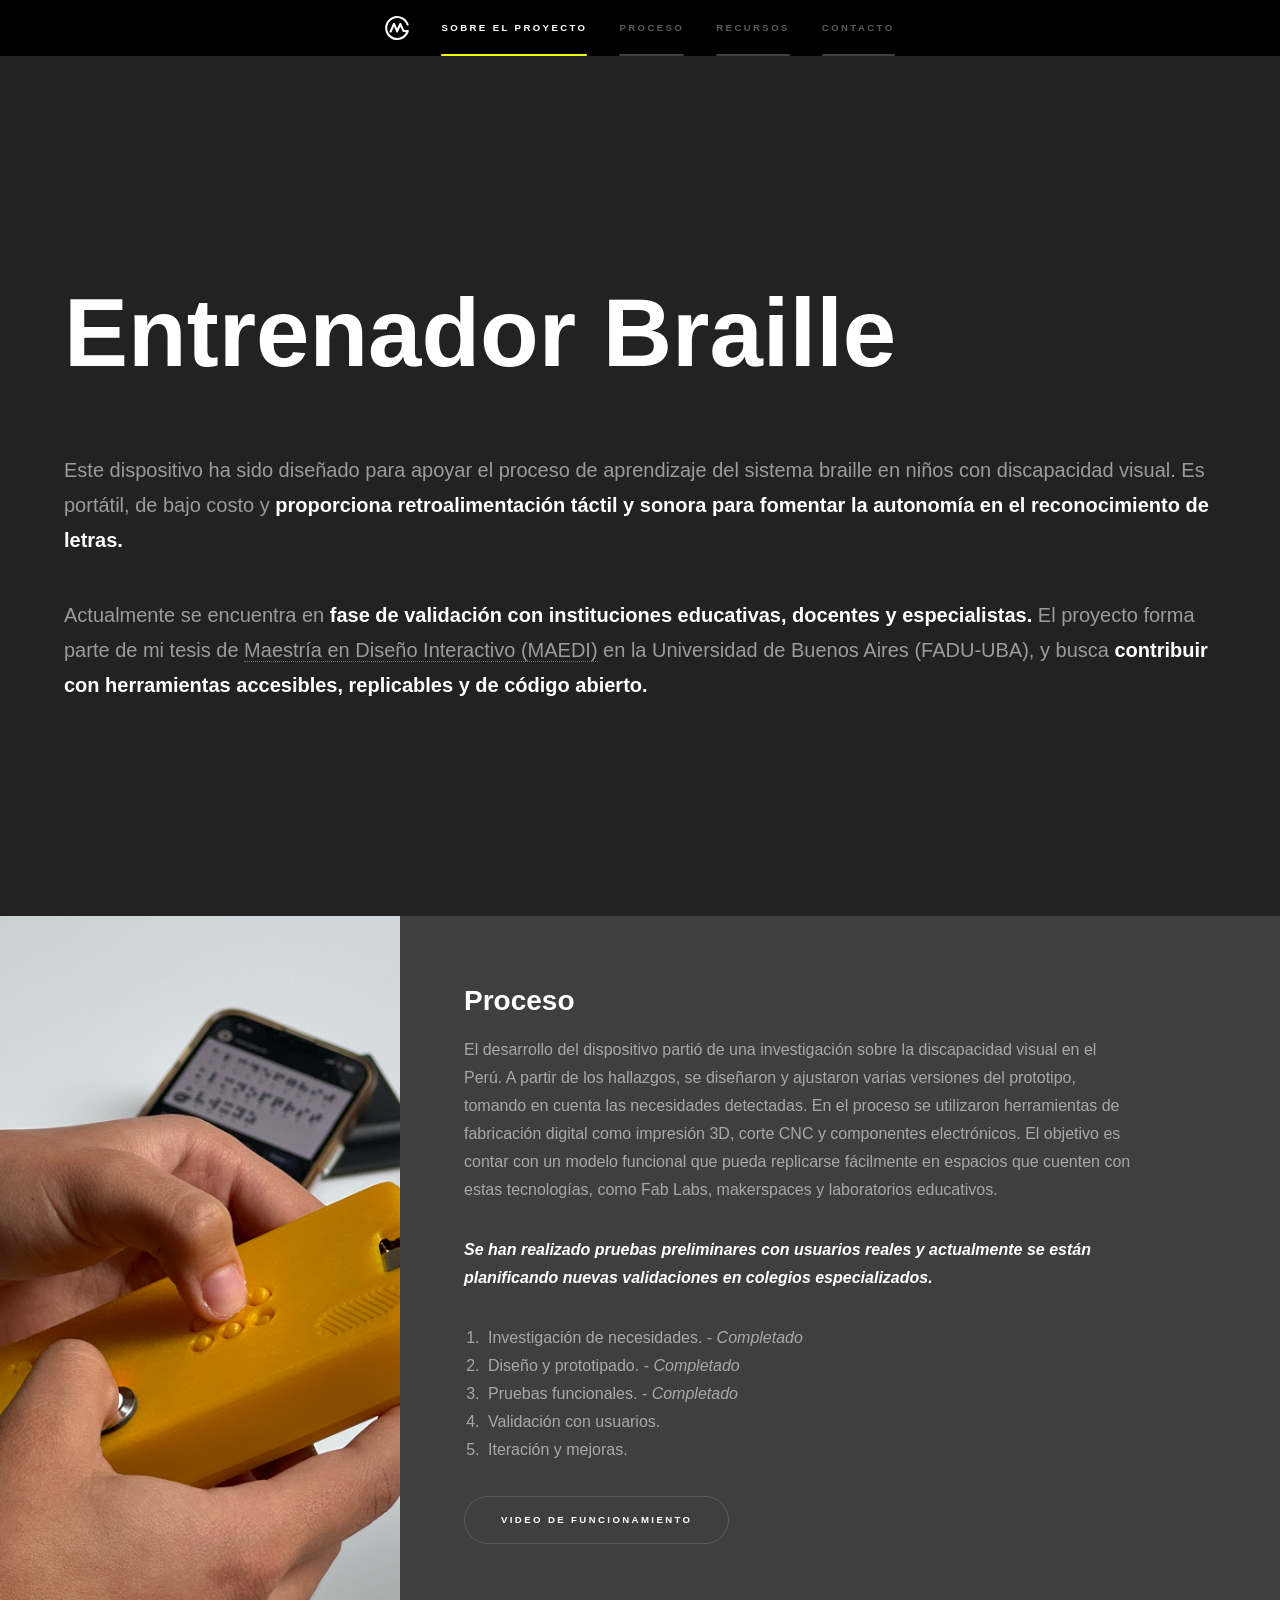
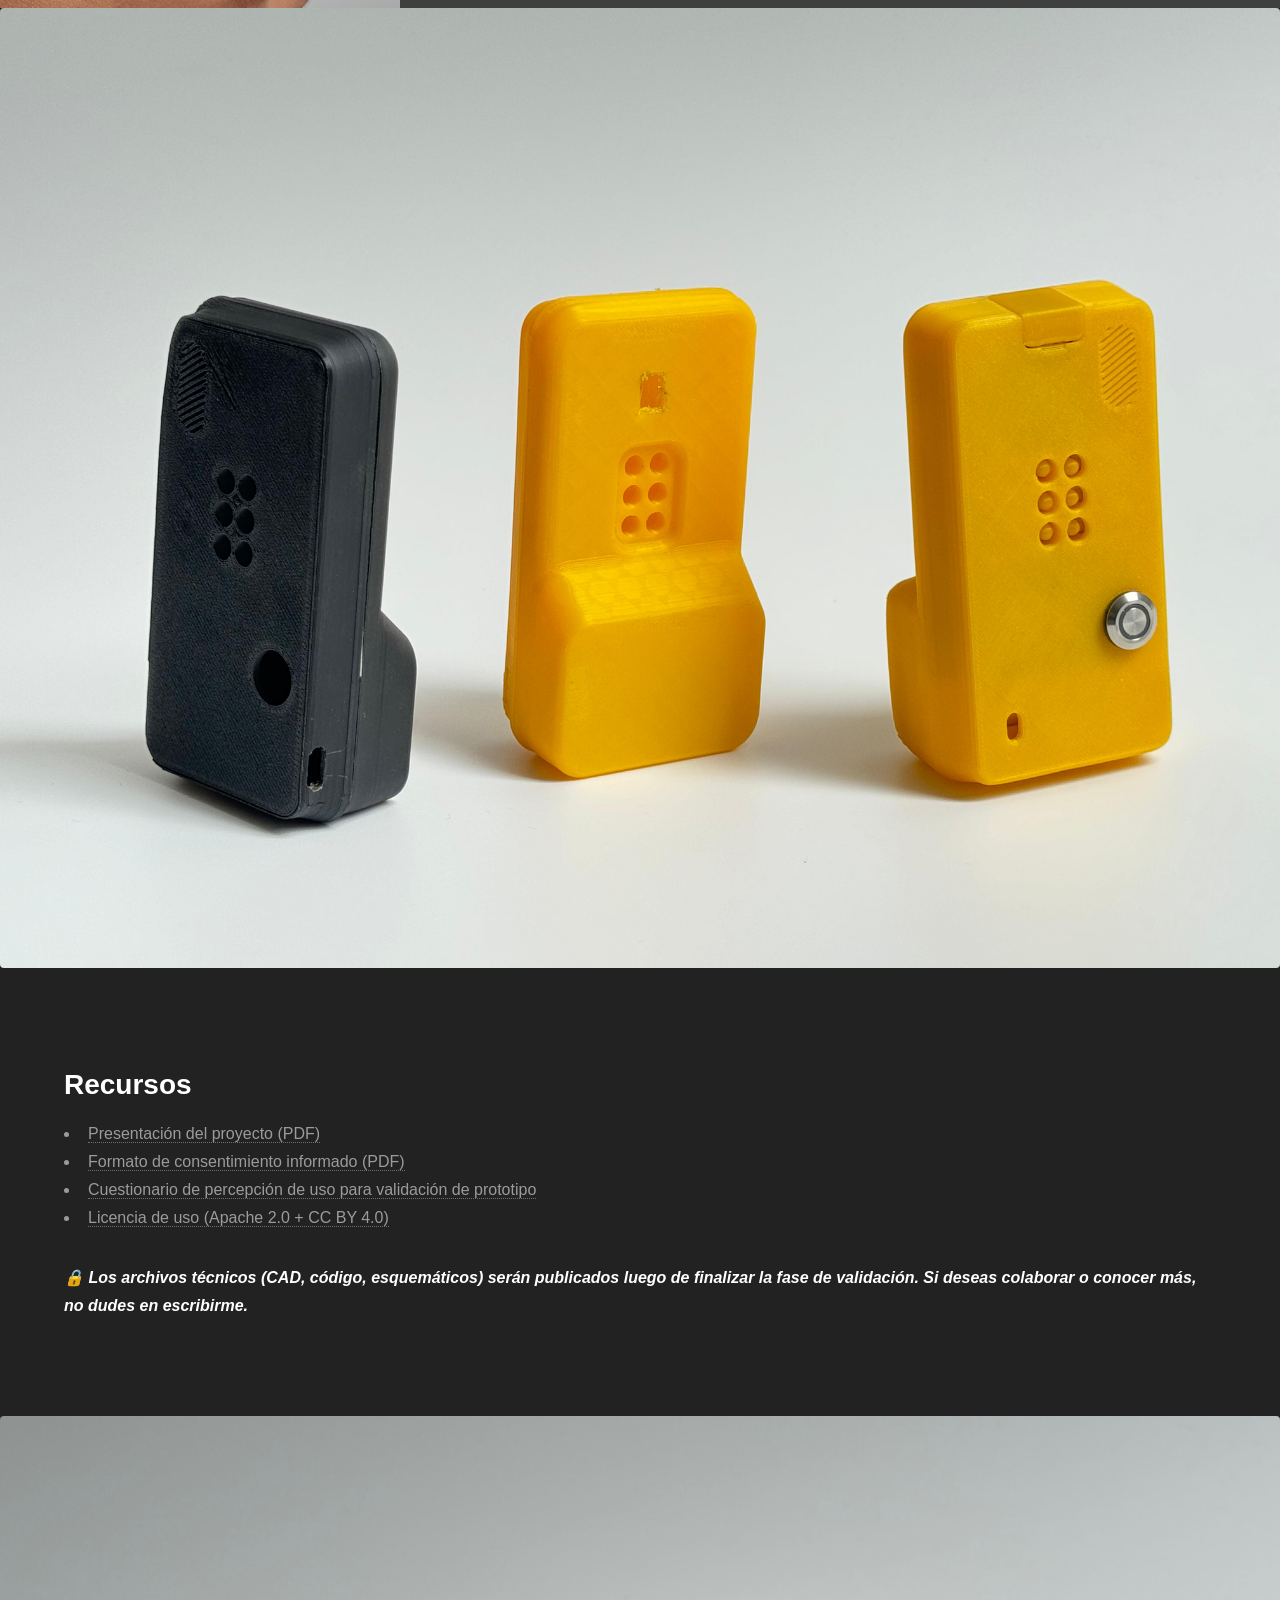
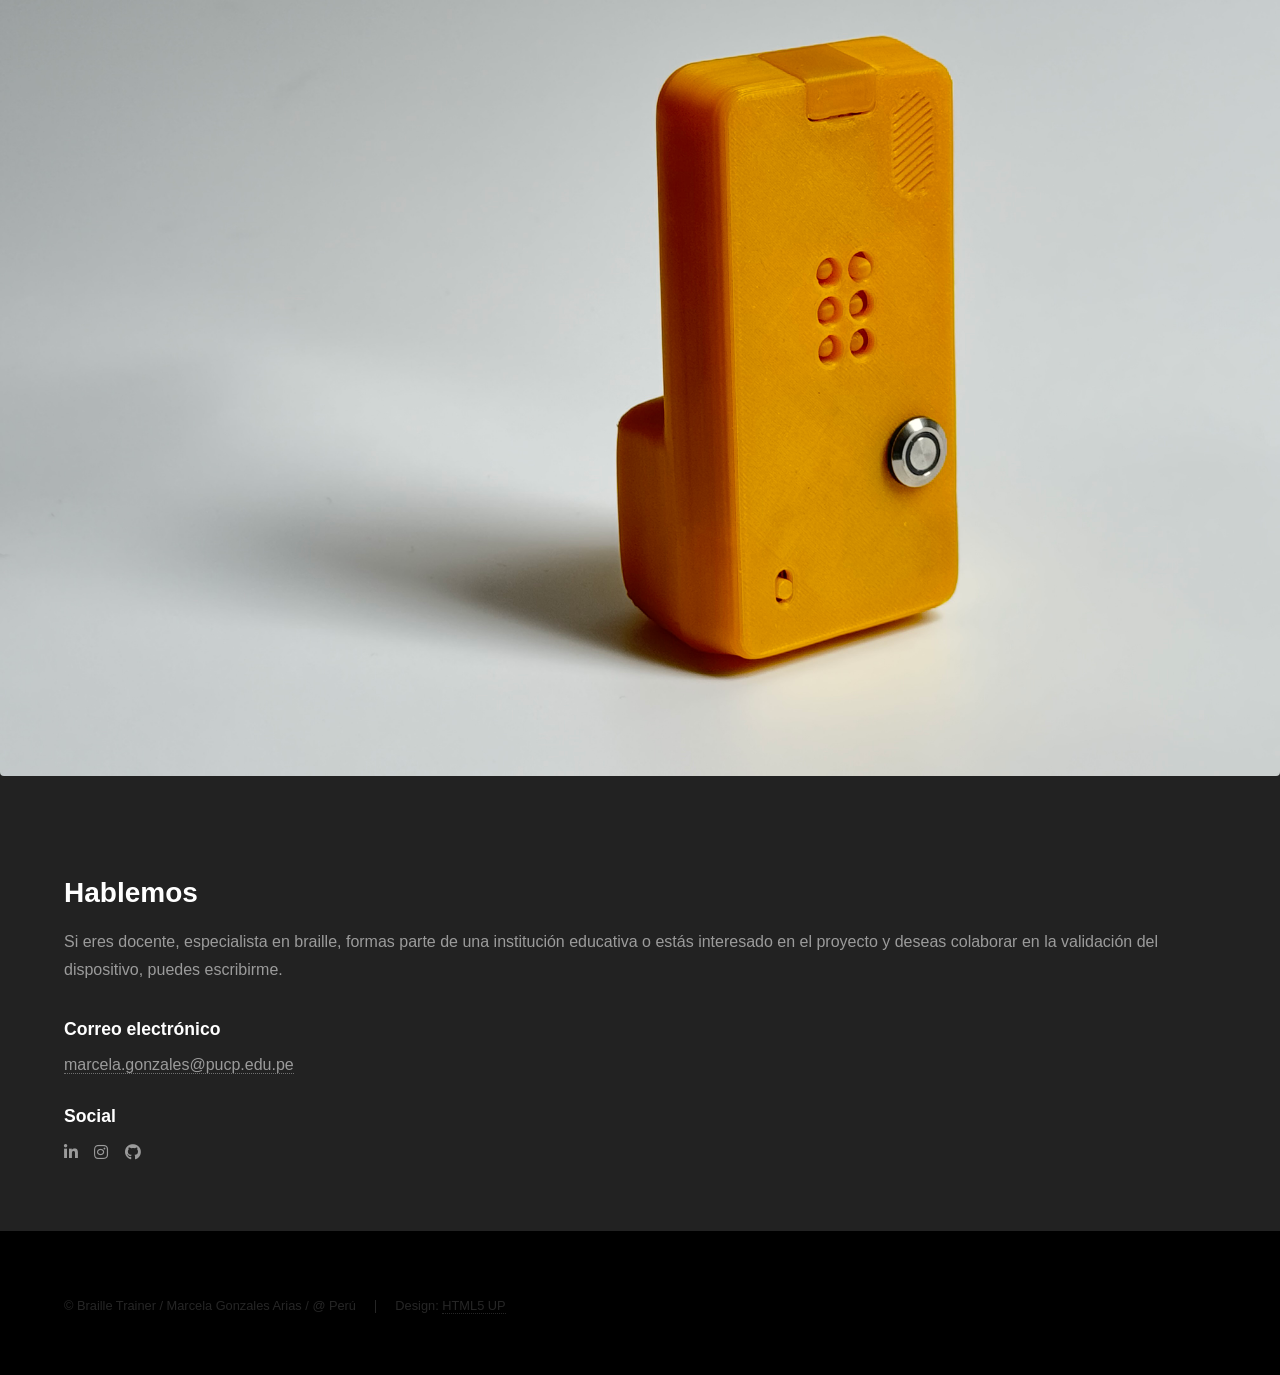
==== index.html @ 92af5313 "Add files via upload" ====
<!DOCTYPE HTML>
<!--
	Hyperspace by HTML5 UP
	01-02-2025 - Primera edicion de web proyecto Entrenador Braille
-->
<html>
	<head>
		<title>Entrenador Braille</title>
        <meta charset="utf-8" />
		<meta name="viewport" content="width=device-width, initial-scale=1, user-scalable=no" />
		<link rel="stylesheet" href="assets/css/main.css" />
		<noscript><link rel="stylesheet" href="assets/css/noscript.css" /></noscript>
        <!--enlace para base de datos de iconos de fontawesome-->
        <link rel="stylesheet" href="https://cdnjs.cloudflare.com/ajax/libs/font-awesome/5.15.4/css/all.min.css">
    </head>
   
	<body class="is-preload">

<!-- Sidebar -->
		<section id="sidebar">
              <div class="inner">
					<nav>
						<ul>
                            <svg enable-background="new 0 0 64 64" version="1.1" viewBox="0 0 64 64" xml:space="preserve" xmlns="http://www.w3.org/2000/svg">
                            <switch>
	                        <foreignObject width="1" height="1" requiredExtensions="http://ns.adobe.com/AdobeIllustrator/10.0/">
		                    </foreignObject>
                            <g>
                            <path d="m63.1 38c-0.4-0.5-0.9-0.7-1.5-0.7h-10.6l-7.5-17.3c-0.3-0.7-1-1.2-1.8-1.2h-1.7c-0.8 0-1.5 0.5-1.8 1.2l-5.8 13.4-5.8-13.4c-0.3-0.7-1-1.2-1.8-1.2h-1.8c-0.8 0-1.5 0.5-1.8 1.2l-9.2 21.6c-0.3 0.6-0.2 1.3 0.2 1.8s1 0.9 1.6 0.9h1.8c0.8 0 1.5-0.5 1.8-1.2l6.6-15.4 6.7 15.4c0.3 0.7 1 1.2 1.8 1.2s1.5-0.5 1.8-1.2l6.7-15.4 6 13.9c0.3 0.6 0.9 1.1 1.6 1.2h0.3 7.8c-3.7 7.9-10.9 13.6-19.6 15.2-14.3 2.6-28.1-7-30.7-21.3-2.5-14.3 7-28.1 21.3-30.7 10.7-1.9 21.6 3 27.3 12.2 1.1 1.8 2 3.8 2.7 5.8 0.3 0.8 1 1.3 1.8 1.3h1.7c0.6 0 1.1-0.2 1.5-0.7 0.4-0.4 0.5-1 0.4-1.5l-0.1-0.5c0-0.1 0-0.2-0.1-0.3-0.8-2.5-1.9-4.9-3.2-7.1-6.9-11.2-19.9-17-33-14.7-17.3 3.2-28.9 19.8-25.7 37.2 2.7 15.4 16.3 26.3 31.4 26.3 1.9 0 3.8-0.2 5.7-0.5 12.4-2.2 22.4-11.6 25.4-23.8 0.1-0.6 0-1.2-0.4-1.7z" fill="#fff"/>
                            </g>
                            </switch>
                            </svg>
                             <li><a href="#intro">Sobre el proyecto</a></li>
							<li><a href="#one">Proceso</a></li>
							<li><a href="#two">Recursos</a></li>
							<li><a href="#three">Contacto</a></li>
						</ul>
					</nav>
                  </div>
          </section>

<!-- Wrapper -->
			<div id="wrapper">
				<!-- Intro -->
					<section id="intro" class="wrapper style1 fullscreen fade-up">
						<div class="inner">
							<h1>Entrenador Braille</h1>
                              <p>Este dispositivo ha sido diseñado para apoyar el proceso de aprendizaje del sistema braille en niños con discapacidad visual. Es portátil, de bajo costo y <b>proporciona retroalimentación táctil y sonora para fomentar la autonomía en el reconocimiento de letras.</b></p>
                              <p>Actualmente se encuentra en <b>fase de validación con instituciones educativas, docentes y especialistas.</b> El proyecto forma parte de mi tesis de <a href="https://www.instagram.com/maedi.fadu/?hl=es" target="_blank">Maestría en Diseño Interactivo (MAEDI)</a> en la Universidad de Buenos Aires (FADU-UBA), y busca <b>contribuir con herramientas accesibles, replicables y de código abierto.</b></p>
                    <!-- Boton oculto
                           <ul class="actions">
                              <li><a href="page1-about-me.html" class="button scrolly">Tell me more</a></li>
                                                </ul>
                    boton oculto-->
						</div>
					</section>

<!-- One: Proceso -->
					<section id="one" class="wrapper style2 spotlights">
						<section>
							<a href="" class="image"><img src="images/index/EB_uso.jpeg" alt= ""></a>
							<div class="content">
								<div class="inner">
									<h2>Proceso</h2>
									  <p>El desarrollo del dispositivo partió de una investigación sobre la discapacidad visual en el Perú. A partir de los hallazgos, se diseñaron y ajustaron varias versiones del prototipo, tomando en cuenta las necesidades detectadas. En el proceso se utilizaron herramientas de fabricación digital como impresión 3D, corte CNC y componentes electrónicos. El objetivo es contar con un modelo funcional que pueda replicarse fácilmente en espacios que cuenten con estas tecnologías, como Fab Labs, makerspaces y laboratorios educativos.</p>
                                          <p><i><b>Se han realizado pruebas preliminares con usuarios reales y actualmente se están planificando nuevas validaciones en colegios especializados.</i></b></p>
                                          <ol>
                                            <li>Investigación de necesidades. - <i>Completado</i></li>
                                            <li>Diseño y prototipado. - <i>Completado</i></li>
                                            <li>Pruebas funcionales. - <i>Completado</i></li>
                                            <li>Validación con usuarios.</li>
                                            <li>Iteración y mejoras.</li>
                                          </ol>
                        <!-- boton1      
                                    <ul class="actions">
                                    <li><a href="1_research.html" class="button">Más sobre la investigación</a></li>
                                    </ul>    -->                         
                        <!-- boton2     
                                <ul class="actions">
								<li><a href="2_design.html" class="button">Más sobre el diseño</a></li>
								</ul>-->
                                          
                        <!-- VIDEO boton -->    
                                <ul class="actions">
								<li><a href="presentation.mp4" class="button">Video de funcionamiento</a></li>
								</ul>                                 
								</div>
							</div>
						</section>
                     </section>

<!-- Two: Recursos -->
					<section id="two" class="wrapper style3 fade-up">
						<section>
							<a href="#" class="image fit"><img src="images/index/EB_Prototipos%203d%20carcasas.jfif" alt="" data-position="center center" /></a>
                              <!-- boton oculto                                            
							 <div class="content">                             
								<div class="inner">
									<li><a href="generic.html" class="button">Get them</a></li>
                                        </ul>
								</div>
							</div> boton oculto-->
						</section>
						<div class="inner">
							
                                  <h2>Recursos</h2>
									   <ul>
                                            <li><a href="docs/MAEDI_Marcela%20Gonzales_PresentacionPlan_v2023_Pitch.pdf" target="_blank">Presentación del proyecto (PDF)</a></li>
                                            <li><a href="docs/EB_Consentimiento%20informado.pdf" target="_blank">Formato de consentimiento informado (PDF)</a></li>
                                            <li><a href="docs/googleform" target="_blank">Cuestionario de percepción de uso para validación de prototipo</a></li>
                                            <li><a href="LICENSE.txt" target="_blank">Licencia de uso (Apache 2.0 + CC BY 4.0)</a></li>
                                        </ul>
                                         <p><b><i>🔒 Los archivos técnicos (CAD, código, esquemáticos) serán publicados luego de finalizar la fase de validación. Si deseas colaborar o conocer más, no dudes en escribirme.</b></i></p>
									<ul class="actions">
                                          </ul>

                                </div>              
<!-- Three-------------------------- -->
					<section id="three" class="wrapper style1 fade-up">
<a href="#" class="image fit"><img src="images/index/EB_iso.jpeg" alt="" data-position="center center" /></a>
                              <div class="inner">
 
							<h2>Hablemos</h2>
							<p>Si eres docente, especialista en braille, formas parte de una institución educativa o estás interesado en el proyecto y deseas colaborar en la validación del dispositivo, puedes escribirme.</p>
							<div class="style1">							
								<section>
									<ul class="contact">
										
										<li>
										<h3>Correo electrónico</h3>
										<a href="">marcela.gonzales@pucp.edu.pe
                                   
										<li>
											<h3>Social</h3>
											<ul class="icons">
												<li><a href="https://www.linkedin.com/in/marcela-gonzales-arias/" class="icon brands fa-linkedin-in"><span class="label">LinkedIn</span></a></li>
												<li><a href="https://www.instagram.com/marcelagonzs/" class="icon brands fa-instagram"><span class="label">Instagram</span></a></li>
												<li><a href="https://github.com/mgonzari/BrailleTrainer" class="icon brands fa-github"><span class="label">GitHub</span></a></li>
											</ul>
										</li>
									</ul>
								</section>
							</div>
						</div>
					</section>


<!-- Footer -->
			<footer id="footer" class="wrapper alt">
				<div class="inner">
					<ul class="menu">
						<li>&copy; Braille Trainer / Marcela Gonzales Arias / @ Perú</li><li>Design: <a href="http://html5up.net">HTML5 UP</a></li> 
					</ul>
				</div>
			</footer>

		<!-- Scripts -->
			<script src="assets/js/jquery.min.js"></script>
			<script src="assets/js/jquery.scrollex.min.js"></script>
			<script src="assets/js/jquery.scrolly.min.js"></script>
			<script src="assets/js/browser.min.js"></script>
			<script src="assets/js/breakpoints.min.js"></script>
			<script src="assets/js/util.js"></script>
			<script src="assets/js/main.js"></script>

	</body>
</html>
---- assets/css/main.css ----
@import url(fontawesome-all.min.css);

/*
	Hyperspace by HTML5 UP
	html5up.net | @ajlkn
	Free for personal and commercial use under the CCA 3.0 license (html5up.net/license)
*/

html, body, div, span, applet, object,
iframe, h1, h2, h3, h4, h5, h6, p, blockquote,
pre, a, abbr, acronym, address, big, cite,
code, del, dfn, em, img, ins, kbd, q, s, samp,
small, strike, strong, sub, sup, tt, var, b,
u, i, center, dl, dt, dd, ol, ul, li, fieldset,
form, label, legend, table, caption, tbody,
tfoot, thead, tr, th, td, article, aside,
canvas, details, embed, figure, figcaption,
footer, header, hgroup, menu, nav, output, ruby,
section, summary, time, mark, audio, video {
	margin: 0;
	padding: 0;
	border: 0;
	font-size: 100%;
	font: inherit;
	vertical-align: baseline;}

article, aside, details, figcaption, figure,
footer, header, hgroup, menu, nav, section {
	display: block;}

body {
	line-height: 1;
}

ol, ul {
	list-style: none;
}

blockquote, q {
	quotes: none;
}

	blockquote:before, blockquote:after, q:before, q:after {
		content: '';
		content: none;
	}

table {
	border-collapse: collapse;
	border-spacing: 0;
}

body {
	-webkit-text-size-adjust: none;
}

mark {
	background-color: transparent;
	color: inherit;
}

input::-moz-focus-inner {
	border: 0;
	padding: 0;
}

input, select, textarea {
	-moz-appearance: none;
	-webkit-appearance: none;
	-ms-appearance: none;
	appearance: none;
}

/* Basic */

	@-ms-viewport {
		width: device-width;
	}

	body {
		-ms-overflow-style: scrollbar;
	}

	@media screen and (max-width: 480px) {

		html, body {
			min-width: 320px;
		}

	}

	html {
		box-sizing: border-box;
	}

	*, *:before, *:after {
		box-sizing: inherit;
	}

	body {
		background: #000000;
	}

		body.is-preload *, body.is-preload *:before, body.is-preload *:after {
			-moz-animation: none !important;
			-webkit-animation: none !important;
			-ms-animation: none !important;
			animation: none !important;
			-moz-transition: none !important;
			-webkit-transition: none !important;
			-ms-transition: none !important;
			transition: none !important;
		}

/* Type */

	body, input, select, textarea {
		color: rgba(255, 255, 255, 0.55);
		font-family: Arial, Helvetica, sans-serif;
		font-size: 16.5pt;
		font-weight: normal;
		line-height: 1.75;
	}

		@media screen and (max-width: 1680px) {

			body, input, select, textarea {
				font-size: 13pt;
			}

		}

		@media screen and (max-width: 1280px) {

			body, input, select, textarea {
				font-size: 12pt;
			}

		}

		@media screen and (max-width: 360px) {

			body, input, select, textarea {
				font-size: 11pt;
			}

		}

	a {
		-moz-transition: color 0.2s ease, border-bottom-color 0.2s ease;
		-webkit-transition: color 0.2s ease, border-bottom-color 0.2s ease;
		-ms-transition: color 0.2s ease, border-bottom-color 0.2s ease;
		transition: color 0.2s ease, border-bottom-color 0.2s ease;
		border-bottom: dotted 1px rgba(255, 255, 255, 0.35);
		color: inherit;
		text-decoration: none;
	}

		a:hover {
			border-bottom-color: transparent;
			color: #ffffff;
		}

	strong, b {
		color: #ffffff;
		font-weight: bold;
	}

	em, i {
		font-style: italic;
	}

	p {
		margin: 0 0 2em 0;
	}

	h1, h2, h3, h4, h5, h6 {
		color: #ffffff;
		font-weight: bold;
		line-height: 1.5;
		margin: 0 0 0.5em 0;
	}

		h1 a, h2 a, h3 a, h4 a, h5 a, h6 a {
			color: inherit;
			text-decoration: none;
		}

	h1 {
		font-size: 2.75em;
	}

		h1.major {
			margin: 0 0 1.3em 0;
			position: relative;
			padding-bottom: 0.35em;
		}

			h1.major:after {
				background-image: -moz-linear-gradient(to right, #222222, #000000);
				background-image: -webkit-linear-gradient(to right, #222222, #f0ff00);
				background-image: -ms-linear-gradient(to right, #222222, #f0ff00);
				background-image: linear-gradient(to right, #222222, #f0ff00);
				-moz-transition: max-width 0.2s ease;
				-webkit-transition: max-width 0.2s ease;
				-ms-transition: max-width 0.2s ease;
				transition: max-width 0.2s ease;
				border-radius: 0.2em;
				bottom: 0;
				content: '';
				height: 0.05em;
				position: absolute;
				right: 0;
				width: 100%;
			}

	h2 {
		font-size: 1.75em;
	}

	h3 {
		font-size: 1.1em;
	}

	h4 {
		font-size: 1em;
	}

	h5 {
		font-size: 0.8em;
	}

	h6 {
		font-size: 0.6em;
	}

	@media screen and (max-width: 736px) {

		h1 {
			font-size: 2em;
		}

		h2 {
			font-size: 1.25em;
		}

		h3 {
			font-size: 1em;
		}

		h4 {
			font-size: 0.8em;
		}

		h5 {
			font-size: 0.6em;
		}

		h6 {
			font-size: 0.6em;
		}

	}

	sub {
		font-size: 0.8em;
		position: relative;
		top: 0.5em;
	}

	sup {
		font-size: 0.8em;
		position: relative;
		top: -0.5em;
	}

	blockquote {
		border-left: solid 4px rgba(255, 255, 255, 0.15);
		font-style: italic;
		margin: 0 0 2em 0;
		padding: 0.5em 0 0.5em 2em;
	}

	code {
		background: rgba(255, 255, 255, 0.05);
		border-radius: 0.25em;
		border: solid 1px rgba(255, 255, 255, 0.15);
		font-family: "Courier New", monospace;
		font-size: 0.9em;
		margin: 0 0.25em;
		padding: 0.25em 0.65em;
	}

	pre {
		-webkit-overflow-scrolling: touch;
		font-family: "Courier New", monospace;
		font-size: 0.9em;
		margin: 0 0 2em 0;
	}

		pre code {
			display: block;
			line-height: 1.75em;
			padding: 1em 1.5em;
			overflow-x: auto;
		}

	hr {
		border: 0;
		border-bottom: solid 1px rgba(255, 255, 255, 0.15);
		margin: 2em 0;
	}

		hr.major {
			margin: 3em 0;
		}

	.align-left {
		text-align: left;
	}

	.align-center {
		text-align: center;
	}

	.align-right {
		text-align: right;
	}

/* Row */

	.row {
		display: flex;
		flex-wrap: wrap;
		box-sizing: border-box;
		align-items: stretch;
	}

		.row > * {
			box-sizing: border-box;
		}

		.row.gtr-uniform > * > :last-child {
			margin-bottom: 0;
		}

		.row.aln-left {
			justify-content: flex-start;
		}

		.row.aln-center {
			justify-content: center;
		}

		.row.aln-right {
			justify-content: flex-end;
		}

		.row.aln-top {
			align-items: flex-start;
		}

		.row.aln-middle {
			align-items: center;
		}

		.row.aln-bottom {
			align-items: flex-end;
		}

		.row > .imp {
			order: -1;
		}

		.row > .col-1 {
			width: 8.33333%;
		}

		.row > .off-1 {
			margin-left: 8.33333%;
		}

		.row > .col-2 {
			width: 16.66667%;
		}

		.row > .off-2 {
			margin-left: 16.66667%;
		}

		.row > .col-3 {
			width: 25%;
		}

		.row > .off-3 {
			margin-left: 25%;
		}

		.row > .col-4 {
			width: 33.33333%;
		}

		.row > .off-4 {
			margin-left: 33.33333%;
		}

		.row > .col-5 {
			width: 41.66667%;
		}

		.row > .off-5 {
			margin-left: 41.66667%;
		}

		.row > .col-6 {
			width: 50%;
		}

		.row > .off-6 {
			margin-left: 50%;
		}

		.row > .col-7 {
			width: 58.33333%;
		}

		.row > .off-7 {
			margin-left: 58.33333%;
		}

		.row > .col-8 {
			width: 66.66667%;
		}

		.row > .off-8 {
			margin-left: 66.66667%;
		}

		.row > .col-9 {
			width: 75%;
		}

		.row > .off-9 {
			margin-left: 75%;
		}

		.row > .col-10 {
			width: 83.33333%;
		}

		.row > .off-10 {
			margin-left: 83.33333%;
		}

		.row > .col-11 {
			width: 91.66667%;
		}

		.row > .off-11 {
			margin-left: 91.66667%;
		}

		.row > .col-12 {
			width: 100%;
		}

		.row > .off-12 {
			margin-left: 100%;
		}

		.row.gtr-0 {
			margin-top: 0;
			margin-left: 0em;
		}

			.row.gtr-0 > * {
				padding: 0 0 0 0em;
			}

			.row.gtr-0.gtr-uniform {
				margin-top: 0em;
			}

				.row.gtr-0.gtr-uniform > * {
					padding-top: 0em;
				}

		.row.gtr-25 {
			margin-top: 0;
			margin-left: -0.375em;
		}

			.row.gtr-25 > * {
				padding: 0 0 0 0.375em;
			}

			.row.gtr-25.gtr-uniform {
				margin-top: -0.375em;
			}

				.row.gtr-25.gtr-uniform > * {
					padding-top: 0.375em;
				}

		.row.gtr-50 {
			margin-top: 0;
			margin-left: -0.75em;
		}

			.row.gtr-50 > * {
				padding: 0 0 0 0.75em;
			}

			.row.gtr-50.gtr-uniform {
				margin-top: -0.75em;
			}

				.row.gtr-50.gtr-uniform > * {
					padding-top: 0.75em;
				}

		.row {
			margin-top: 0;
			margin-left: -1.5em;
		}

			.row > * {
				padding: 0 0 0 1.5em;
			}

			.row.gtr-uniform {
				margin-top: -1.5em;
			}

				.row.gtr-uniform > * {
					padding-top: 1.5em;
				}

		.row.gtr-150 {
			margin-top: 0;
			margin-left: -2.25em;
		}

			.row.gtr-150 > * {
				padding: 0 0 0 2.25em;
			}

			.row.gtr-150.gtr-uniform {
				margin-top: -2.25em;
			}

				.row.gtr-150.gtr-uniform > * {
					padding-top: 2.25em;
				}

		.row.gtr-200 {
			margin-top: 0;
			margin-left: -3em;
		}

			.row.gtr-200 > * {
				padding: 0 0 0 3em;
			}

			.row.gtr-200.gtr-uniform {
				margin-top: -3em;
			}

				.row.gtr-200.gtr-uniform > * {
					padding-top: 3em;
				}

		@media screen and (max-width: 1680px) {

			.row {
				display: flex;
				flex-wrap: wrap;
				box-sizing: border-box;
				align-items: stretch;
			}

				.row > * {
					box-sizing: border-box;
				}

				.row.gtr-uniform > * > :last-child {
					margin-bottom: 0;
				}

				.row.aln-left {
					justify-content: flex-start;
				}

				.row.aln-center {
					justify-content: center;
				}

				.row.aln-right {
					justify-content: flex-end;
				}

				.row.aln-top {
					align-items: flex-start;
				}

				.row.aln-middle {
					align-items: center;
				}

				.row.aln-bottom {
					align-items: flex-end;
				}

				.row > .imp-xlarge {
					order: -1;
				}

				.row > .col-1-xlarge {
					width: 8.33333%;
				}

				.row > .off-1-xlarge {
					margin-left: 8.33333%;
				}

				.row > .col-2-xlarge {
					width: 16.66667%;
				}

				.row > .off-2-xlarge {
					margin-left: 16.66667%;
				}

				.row > .col-3-xlarge {
					width: 25%;
				}

				.row > .off-3-xlarge {
					margin-left: 25%;
				}

				.row > .col-4-xlarge {
					width: 33.33333%;
				}

				.row > .off-4-xlarge {
					margin-left: 33.33333%;
				}

				.row > .col-5-xlarge {
					width: 41.66667%;
				}

				.row > .off-5-xlarge {
					margin-left: 41.66667%;
				}

				.row > .col-6-xlarge {
					width: 50%;
				}

				.row > .off-6-xlarge {
					margin-left: 50%;
				}

				.row > .col-7-xlarge {
					width: 58.33333%;
				}

				.row > .off-7-xlarge {
					margin-left: 58.33333%;
				}

				.row > .col-8-xlarge {
					width: 66.66667%;
				}

				.row > .off-8-xlarge {
					margin-left: 66.66667%;
				}

				.row > .col-9-xlarge {
					width: 75%;
				}

				.row > .off-9-xlarge {
					margin-left: 75%;
				}

				.row > .col-10-xlarge {
					width: 83.33333%;
				}

				.row > .off-10-xlarge {
					margin-left: 83.33333%;
				}

				.row > .col-11-xlarge {
					width: 91.66667%;
				}

				.row > .off-11-xlarge {
					margin-left: 91.66667%;
				}

				.row > .col-12-xlarge {
					width: 100%;
				}

				.row > .off-12-xlarge {
					margin-left: 100%;
				}

				.row.gtr-0 {
					margin-top: 0;
					margin-left: 0em;
				}

					.row.gtr-0 > * {
						padding: 0 0 0 0em;
					}

					.row.gtr-0.gtr-uniform {
						margin-top: 0em;
					}

						.row.gtr-0.gtr-uniform > * {
							padding-top: 0em;
						}

				.row.gtr-25 {
					margin-top: 0;
					margin-left: -0.375em;
				}

					.row.gtr-25 > * {
						padding: 0 0 0 0.375em;
					}

					.row.gtr-25.gtr-uniform {
						margin-top: -0.375em;
					}

						.row.gtr-25.gtr-uniform > * {
							padding-top: 0.375em;
						}

				.row.gtr-50 {
					margin-top: 0;
					margin-left: -0.75em;
				}

					.row.gtr-50 > * {
						padding: 0 0 0 0.75em;
					}

					.row.gtr-50.gtr-uniform {
						margin-top: -0.75em;
					}

						.row.gtr-50.gtr-uniform > * {
							padding-top: 0.75em;
						}

				.row {
					margin-top: 0;
					margin-left: -1.5em;
				}

					.row > * {
						padding: 0 0 0 1.5em;
					}

					.row.gtr-uniform {
						margin-top: -1.5em;
					}

						.row.gtr-uniform > * {
							padding-top: 1.5em;
						}

				.row.gtr-150 {
					margin-top: 0;
					margin-left: -2.25em;
				}

					.row.gtr-150 > * {
						padding: 0 0 0 2.25em;
					}

					.row.gtr-150.gtr-uniform {
						margin-top: -2.25em;
					}

						.row.gtr-150.gtr-uniform > * {
							padding-top: 2.25em;
						}

				.row.gtr-200 {
					margin-top: 0;
					margin-left: -3em;
				}

					.row.gtr-200 > * {
						padding: 0 0 0 3em;
					}

					.row.gtr-200.gtr-uniform {
						margin-top: -3em;
					}

						.row.gtr-200.gtr-uniform > * {
							padding-top: 3em;
						}

		}

		@media screen and (max-width: 1280px) {

			.row {
				display: flex;
				flex-wrap: wrap;
				box-sizing: border-box;
				align-items: stretch;
			}

				.row > * {
					box-sizing: border-box;
				}

				.row.gtr-uniform > * > :last-child {
					margin-bottom: 0;
				}

				.row.aln-left {
					justify-content: flex-start;
				}

				.row.aln-center {
					justify-content: center;
				}

				.row.aln-right {
					justify-content: flex-end;
				}

				.row.aln-top {
					align-items: flex-start;
				}

				.row.aln-middle {
					align-items: center;
				}

				.row.aln-bottom {
					align-items: flex-end;
				}

				.row > .imp-large {
					order: -1;
				}

				.row > .col-1-large {
					width: 8.33333%;
				}

				.row > .off-1-large {
					margin-left: 8.33333%;
				}

				.row > .col-2-large {
					width: 16.66667%;
				}

				.row > .off-2-large {
					margin-left: 16.66667%;
				}

				.row > .col-3-large {
					width: 25%;
				}

				.row > .off-3-large {
					margin-left: 25%;
				}

				.row > .col-4-large {
					width: 33.33333%;
				}

				.row > .off-4-large {
					margin-left: 33.33333%;
				}

				.row > .col-5-large {
					width: 41.66667%;
				}

				.row > .off-5-large {
					margin-left: 41.66667%;
				}

				.row > .col-6-large {
					width: 50%;
				}

				.row > .off-6-large {
					margin-left: 50%;
				}

				.row > .col-7-large {
					width: 58.33333%;
				}

				.row > .off-7-large {
					margin-left: 58.33333%;
				}

				.row > .col-8-large {
					width: 66.66667%;
				}

				.row > .off-8-large {
					margin-left: 66.66667%;
				}

				.row > .col-9-large {
					width: 75%;
				}

				.row > .off-9-large {
					margin-left: 75%;
				}

				.row > .col-10-large {
					width: 83.33333%;
				}

				.row > .off-10-large {
					margin-left: 83.33333%;
				}

				.row > .col-11-large {
					width: 91.66667%;
				}

				.row > .off-11-large {
					margin-left: 91.66667%;
				}

				.row > .col-12-large {
					width: 100%;
				}

				.row > .off-12-large {
					margin-left: 100%;
				}

				.row.gtr-0 {
					margin-top: 0;
					margin-left: 0em;
				}

					.row.gtr-0 > * {
						padding: 0 0 0 0em;
					}

					.row.gtr-0.gtr-uniform {
						margin-top: 0em;
					}

						.row.gtr-0.gtr-uniform > * {
							padding-top: 0em;
						}

				.row.gtr-25 {
					margin-top: 0;
					margin-left: -0.375em;
				}

					.row.gtr-25 > * {
						padding: 0 0 0 0.375em;
					}

					.row.gtr-25.gtr-uniform {
						margin-top: -0.375em;
					}

						.row.gtr-25.gtr-uniform > * {
							padding-top: 0.375em;
						}

				.row.gtr-50 {
					margin-top: 0;
					margin-left: -0.75em;
				}

					.row.gtr-50 > * {
						padding: 0 0 0 0.75em;
					}

					.row.gtr-50.gtr-uniform {
						margin-top: -0.75em;
					}

						.row.gtr-50.gtr-uniform > * {
							padding-top: 0.75em;
						}

				.row {
					margin-top: 0;
					margin-left: -1.5em;
				}

					.row > * {
						padding: 0 0 0 1.5em;
					}

					.row.gtr-uniform {
						margin-top: -1.5em;
					}

						.row.gtr-uniform > * {
							padding-top: 1.5em;
						}

				.row.gtr-150 {
					margin-top: 0;
					margin-left: -2.25em;
				}

					.row.gtr-150 > * {
						padding: 0 0 0 2.25em;
					}

					.row.gtr-150.gtr-uniform {
						margin-top: -2.25em;
					}

						.row.gtr-150.gtr-uniform > * {
							padding-top: 2.25em;
						}

				.row.gtr-200 {
					margin-top: 0;
					margin-left: -3em;
				}

					.row.gtr-200 > * {
						padding: 0 0 0 3em;
					}

					.row.gtr-200.gtr-uniform {
						margin-top: -3em;
					}

						.row.gtr-200.gtr-uniform > * {
							padding-top: 3em;
						}

		}

		@media screen and (max-width: 980px) {

			.row {
				display: flex;
				flex-wrap: wrap;
				box-sizing: border-box;
				align-items: stretch;
			}

				.row > * {
					box-sizing: border-box;
				}

				.row.gtr-uniform > * > :last-child {
					margin-bottom: 0;
				}

				.row.aln-left {
					justify-content: flex-start;
				}

				.row.aln-center {
					justify-content: center;
				}

				.row.aln-right {
					justify-content: flex-end;
				}

				.row.aln-top {
					align-items: flex-start;
				}

				.row.aln-middle {
					align-items: center;
				}

				.row.aln-bottom {
					align-items: flex-end;
				}

				.row > .imp-medium {
					order: -1;
				}

				.row > .col-1-medium {
					width: 8.33333%;
				}

				.row > .off-1-medium {
					margin-left: 8.33333%;
				}

				.row > .col-2-medium {
					width: 16.66667%;
				}

				.row > .off-2-medium {
					margin-left: 16.66667%;
				}

				.row > .col-3-medium {
					width: 25%;
				}

				.row > .off-3-medium {
					margin-left: 25%;
				}

				.row > .col-4-medium {
					width: 33.33333%;
				}

				.row > .off-4-medium {
					margin-left: 33.33333%;
				}

				.row > .col-5-medium {
					width: 41.66667%;
				}

				.row > .off-5-medium {
					margin-left: 41.66667%;
				}

				.row > .col-6-medium {
					width: 50%;
				}

				.row > .off-6-medium {
					margin-left: 50%;
				}

				.row > .col-7-medium {
					width: 58.33333%;
				}

				.row > .off-7-medium {
					margin-left: 58.33333%;
				}

				.row > .col-8-medium {
					width: 66.66667%;
				}

				.row > .off-8-medium {
					margin-left: 66.66667%;
				}

				.row > .col-9-medium {
					width: 75%;
				}

				.row > .off-9-medium {
					margin-left: 75%;
				}

				.row > .col-10-medium {
					width: 83.33333%;
				}

				.row > .off-10-medium {
					margin-left: 83.33333%;
				}

				.row > .col-11-medium {
					width: 91.66667%;
				}

				.row > .off-11-medium {
					margin-left: 91.66667%;
				}

				.row > .col-12-medium {
					width: 100%;
				}

				.row > .off-12-medium {
					margin-left: 100%;
				}

				.row.gtr-0 {
					margin-top: 0;
					margin-left: 0em;
				}

					.row.gtr-0 > * {
						padding: 0 0 0 0em;
					}

					.row.gtr-0.gtr-uniform {
						margin-top: 0em;
					}

						.row.gtr-0.gtr-uniform > * {
							padding-top: 0em;
						}

				.row.gtr-25 {
					margin-top: 0;
					margin-left: -0.375em;
				}

					.row.gtr-25 > * {
						padding: 0 0 0 0.375em;
					}

					.row.gtr-25.gtr-uniform {
						margin-top: -0.375em;
					}

						.row.gtr-25.gtr-uniform > * {
							padding-top: 0.375em;
						}

				.row.gtr-50 {
					margin-top: 0;
					margin-left: -0.75em;
				}

					.row.gtr-50 > * {
						padding: 0 0 0 0.75em;
					}

					.row.gtr-50.gtr-uniform {
						margin-top: -0.75em;
					}

						.row.gtr-50.gtr-uniform > * {
							padding-top: 0.75em;
						}

				.row {
					margin-top: 0;
					margin-left: -1.5em;
				}

					.row > * {
						padding: 0 0 0 1.5em;
					}

					.row.gtr-uniform {
						margin-top: -1.5em;
					}

						.row.gtr-uniform > * {
							padding-top: 1.5em;
						}

				.row.gtr-150 {
					margin-top: 0;
					margin-left: -2.25em;
				}

					.row.gtr-150 > * {
						padding: 0 0 0 2.25em;
					}

					.row.gtr-150.gtr-uniform {
						margin-top: -2.25em;
					}

						.row.gtr-150.gtr-uniform > * {
							padding-top: 2.25em;
						}

				.row.gtr-200 {
					margin-top: 0;
					margin-left: -3em;
				}

					.row.gtr-200 > * {
						padding: 0 0 0 3em;
					}

					.row.gtr-200.gtr-uniform {
						margin-top: -3em;
					}

						.row.gtr-200.gtr-uniform > * {
							padding-top: 3em;
						}

		}

		@media screen and (max-width: 736px) {

			.row {
				display: flex;
				flex-wrap: wrap;
				box-sizing: border-box;
				align-items: stretch;
			}

				.row > * {
					box-sizing: border-box;
				}

				.row.gtr-uniform > * > :last-child {
					margin-bottom: 0;
				}

				.row.aln-left {
					justify-content: flex-start;
				}

				.row.aln-center {
					justify-content: center;
				}

				.row.aln-right {
					justify-content: flex-end;
				}

				.row.aln-top {
					align-items: flex-start;
				}

				.row.aln-middle {
					align-items: center;
				}

				.row.aln-bottom {
					align-items: flex-end;
				}

				.row > .imp-small {
					order: -1;
				}

				.row > .col-1-small {
					width: 8.33333%;
				}

				.row > .off-1-small {
					margin-left: 8.33333%;
				}

				.row > .col-2-small {
					width: 16.66667%;
				}

				.row > .off-2-small {
					margin-left: 16.66667%;
				}

				.row > .col-3-small {
					width: 25%;
				}

				.row > .off-3-small {
					margin-left: 25%;
				}

				.row > .col-4-small {
					width: 33.33333%;
				}

				.row > .off-4-small {
					margin-left: 33.33333%;
				}

				.row > .col-5-small {
					width: 41.66667%;
				}

				.row > .off-5-small {
					margin-left: 41.66667%;
				}

				.row > .col-6-small {
					width: 50%;
				}

				.row > .off-6-small {
					margin-left: 50%;
				}

				.row > .col-7-small {
					width: 58.33333%;
				}

				.row > .off-7-small {
					margin-left: 58.33333%;
				}

				.row > .col-8-small {
					width: 66.66667%;
				}

				.row > .off-8-small {
					margin-left: 66.66667%;
				}

				.row > .col-9-small {
					width: 75%;
				}

				.row > .off-9-small {
					margin-left: 75%;
				}

				.row > .col-10-small {
					width: 83.33333%;
				}

				.row > .off-10-small {
					margin-left: 83.33333%;
				}

				.row > .col-11-small {
					width: 91.66667%;
				}

				.row > .off-11-small {
					margin-left: 91.66667%;
				}

				.row > .col-12-small {
					width: 100%;
				}

				.row > .off-12-small {
					margin-left: 100%;
				}

				.row.gtr-0 {
					margin-top: 0;
					margin-left: 0em;
				}

					.row.gtr-0 > * {
						padding: 0 0 0 0em;
					}

					.row.gtr-0.gtr-uniform {
						margin-top: 0em;
					}

						.row.gtr-0.gtr-uniform > * {
							padding-top: 0em;
						}

				.row.gtr-25 {
					margin-top: 0;
					margin-left: -0.375em;
				}

					.row.gtr-25 > * {
						padding: 0 0 0 0.375em;
					}

					.row.gtr-25.gtr-uniform {
						margin-top: -0.375em;
					}

						.row.gtr-25.gtr-uniform > * {
							padding-top: 0.375em;
						}

				.row.gtr-50 {
					margin-top: 0;
					margin-left: -0.75em;
				}

					.row.gtr-50 > * {
						padding: 0 0 0 0.75em;
					}

					.row.gtr-50.gtr-uniform {
						margin-top: -0.75em;
					}

						.row.gtr-50.gtr-uniform > * {
							padding-top: 0.75em;
						}

				.row {
					margin-top: 0;
					margin-left: -1.5em;
				}

					.row > * {
						padding: 0 0 0 1.5em;
					}

					.row.gtr-uniform {
						margin-top: -1.5em;
					}

						.row.gtr-uniform > * {
							padding-top: 1.5em;
						}

				.row.gtr-150 {
					margin-top: 0;
					margin-left: -2.25em;
				}

					.row.gtr-150 > * {
						padding: 0 0 0 2.25em;
					}

					.row.gtr-150.gtr-uniform {
						margin-top: -2.25em;
					}

						.row.gtr-150.gtr-uniform > * {
							padding-top: 2.25em;
						}

				.row.gtr-200 {
					margin-top: 0;
					margin-left: -3em;
				}

					.row.gtr-200 > * {
						padding: 0 0 0 3em;
					}

					.row.gtr-200.gtr-uniform {
						margin-top: -3em;
					}

						.row.gtr-200.gtr-uniform > * {
							padding-top: 3em;
						}

		}

		@media screen and (max-width: 480px) {

			.row {
				display: flex;
				flex-wrap: wrap;
				box-sizing: border-box;
				align-items: stretch;
			}

				.row > * {
					box-sizing: border-box;
				}

				.row.gtr-uniform > * > :last-child {
					margin-bottom: 0;
				}

				.row.aln-left {
					justify-content: flex-start;
				}

				.row.aln-center {
					justify-content: center;
				}

				.row.aln-right {
					justify-content: flex-end;
				}

				.row.aln-top {
					align-items: flex-start;
				}

				.row.aln-middle {
					align-items: center;
				}

				.row.aln-bottom {
					align-items: flex-end;
				}

				.row > .imp-xsmall {
					order: -1;
				}

				.row > .col-1-xsmall {
					width: 8.33333%;
				}

				.row > .off-1-xsmall {
					margin-left: 8.33333%;
				}

				.row > .col-2-xsmall {
					width: 16.66667%;
				}

				.row > .off-2-xsmall {
					margin-left: 16.66667%;
				}

				.row > .col-3-xsmall {
					width: 25%;
				}

				.row > .off-3-xsmall {
					margin-left: 25%;
				}

				.row > .col-4-xsmall {
					width: 33.33333%;
				}

				.row > .off-4-xsmall {
					margin-left: 33.33333%;
				}

				.row > .col-5-xsmall {
					width: 41.66667%;
				}

				.row > .off-5-xsmall {
					margin-left: 41.66667%;
				}

				.row > .col-6-xsmall {
					width: 50%;
				}

				.row > .off-6-xsmall {
					margin-left: 50%;
				}

				.row > .col-7-xsmall {
					width: 58.33333%;
				}

				.row > .off-7-xsmall {
					margin-left: 58.33333%;
				}

				.row > .col-8-xsmall {
					width: 66.66667%;
				}

				.row > .off-8-xsmall {
					margin-left: 66.66667%;
				}

				.row > .col-9-xsmall {
					width: 75%;
				}

				.row > .off-9-xsmall {
					margin-left: 75%;
				}

				.row > .col-10-xsmall {
					width: 83.33333%;
				}

				.row > .off-10-xsmall {
					margin-left: 83.33333%;
				}

				.row > .col-11-xsmall {
					width: 91.66667%;
				}

				.row > .off-11-xsmall {
					margin-left: 91.66667%;
				}

				.row > .col-12-xsmall {
					width: 100%;
				}

				.row > .off-12-xsmall {
					margin-left: 100%;
				}

				.row.gtr-0 {
					margin-top: 0;
					margin-left: 0em;
				}

					.row.gtr-0 > * {
						padding: 0 0 0 0em;
					}

					.row.gtr-0.gtr-uniform {
						margin-top: 0em;
					}

						.row.gtr-0.gtr-uniform > * {
							padding-top: 0em;
						}

				.row.gtr-25 {
					margin-top: 0;
					margin-left: -0.375em;
				}

					.row.gtr-25 > * {
						padding: 0 0 0 0.375em;
					}

					.row.gtr-25.gtr-uniform {
						margin-top: -0.375em;
					}

						.row.gtr-25.gtr-uniform > * {
							padding-top: 0.375em;
						}

				.row.gtr-50 {
					margin-top: 0;
					margin-left: -0.75em;
				}

					.row.gtr-50 > * {
						padding: 0 0 0 0.75em;
					}

					.row.gtr-50.gtr-uniform {
						margin-top: -0.75em;
					}

						.row.gtr-50.gtr-uniform > * {
							padding-top: 0.75em;
						}

				.row {
					margin-top: 0;
					margin-left: -1.5em;
				}

					.row > * {
						padding: 0 0 0 1.5em;
					}

					.row.gtr-uniform {
						margin-top: -1.5em;
					}

						.row.gtr-uniform > * {
							padding-top: 1.5em;
						}

				.row.gtr-150 {
					margin-top: 0;
					margin-left: -2.25em;
				}

					.row.gtr-150 > * {
						padding: 0 0 0 2.25em;
					}

					.row.gtr-150.gtr-uniform {
						margin-top: -2.25em;
					}

						.row.gtr-150.gtr-uniform > * {
							padding-top: 2.25em;
						}

				.row.gtr-200 {
					margin-top: 0;
					margin-left: -3em;
				}

					.row.gtr-200 > * {
						padding: 0 0 0 3em;
					}

					.row.gtr-200.gtr-uniform {
						margin-top: -3em;
					}

						.row.gtr-200.gtr-uniform > * {
							padding-top: 3em;
						}

		}

/* Box */

	.box {
		border-radius: 0.25em;
		border: solid 1px rgba(255, 255, 255, 0.15);
		margin-bottom: 2em;
		padding: 1.5em;
	}

		.box > :last-child,
		.box > :last-child > :last-child,
		.box > :last-child > :last-child > :last-child {
			margin-bottom: 0;
		}

		.box.alt {
			border: 0;
			border-radius: 0;
			padding: 0;
		}

/* Button */

	input[type="submit"],
	input[type="reset"],
	input[type="button"],
	button,
	.button {
		-moz-appearance: none;
		-webkit-appearance: none;
		-ms-appearance: none;
		appearance: none;
		-moz-transition: border-color 0.2s ease;
		-webkit-transition: border-color 0.2s ease;
		-ms-transition: border-color 0.2s ease;
		transition: border-color 0.2s ease;
		background-color: transparent;
		border: solid 1px !important;
		border-color: rgba(255, 255, 255, 0.15) !important;
		border-radius: 3em;
		color: #ffffff !important;
		cursor: pointer;
		display: inline-block;
		font-size: 0.6em;
		font-weight: bold;
		height: calc(4.75em + 2px);
		letter-spacing: 0.25em;
		line-height: 4.75em;
		outline: 0;
		padding: 0 3.75em;
		position: relative;
		text-align: center;
		text-decoration: none;
		text-transform: uppercase;
		white-space: nowrap;
	}

		input[type="submit"]:after,
		input[type="reset"]:after,
		input[type="button"]:after,
		button:after,
		.button:after {
			-moz-transform: scale(0.25);
			-webkit-transform: scale(0.25);
			-ms-transform: scale(0.25);
			transform: scale(0.25);
			pointer-events: none;
			-moz-transition: opacity 0.2s ease, -moz-transform 0.2s ease;
			-webkit-transition: opacity 0.2s ease, -webkit-transform 0.2s ease;
			-ms-transition: opacity 0.2s ease, -ms-transform 0.2s ease;
			transition: opacity 0.2s ease, transform 0.2s ease;
			background: #ffffff;
			border-radius: 3em;
			content: '';
			height: 100%;
			left: 0;
			opacity: 0;
			position: absolute;
			top: 0;
			width: 100%;
		}

		input[type="submit"].icon:before,
		input[type="reset"].icon:before,
		input[type="button"].icon:before,
		button.icon:before,
		.button.icon:before {
			margin-right: 0.75em;
		}

		input[type="submit"].fit,
		input[type="reset"].fit,
		input[type="button"].fit,
		button.fit,
		.button.fit {
			width: 100%;
		}

		input[type="submit"].small,
		input[type="reset"].small,
		input[type="button"].small,
		button.small,
		.button.small {
			font-size: 0.4em;
		}

		input[type="submit"].large,
		input[type="reset"].large,
		input[type="button"].large,
		button.large,
		.button.large {
			font-size: 0.8em;
		}

		input[type="submit"].primary,
		input[type="reset"].primary,
		input[type="button"].primary,
		button.primary,
		.button.primary {
			background-color: #ffffff;
			color: #000000 !important;
		}

			input[type="submit"].primary:after,
			input[type="reset"].primary:after,
			input[type="button"].primary:after,
			button.primary:after,
			.button.primary:after {
				display: none;
			}

		input[type="submit"].disabled, input[type="submit"]:disabled,
		input[type="reset"].disabled,
		input[type="reset"]:disabled,
		input[type="button"].disabled,
		input[type="button"]:disabled,
		button.disabled,
		button:disabled,
		.button.disabled,
		.button:disabled {
			cursor: default;
			opacity: 0.5;
			pointer-events: none;
		}

		input[type="submit"]:hover,
		input[type="reset"]:hover,
		input[type="button"]:hover,
		button:hover,
		.button:hover {
			border-color: rgba(255, 255, 255, 0.55) !important;
		}

			input[type="submit"]:hover:after,
			input[type="reset"]:hover:after,
			input[type="button"]:hover:after,
			button:hover:after,
			.button:hover:after {
				opacity: 0.05;
				-moz-transform: scale(1);
				-webkit-transform: scale(1);
				-ms-transform: scale(1);
				transform: scale(1);
			}

			input[type="submit"]:hover:active,
			input[type="reset"]:hover:active,
			input[type="button"]:hover:active,
			button:hover:active,
			.button:hover:active {
				border-color: #ffffff !important;
			}

				input[type="submit"]:hover:active:after,
				input[type="reset"]:hover:active:after,
				input[type="button"]:hover:active:after,
				button:hover:active:after,
				.button:hover:active:after {
					opacity: 0.1;
				}

/* Features */

.icon { /* /MGA/*/
    display: flex;
    justify-content: center;
    align-items: center;
}

	.features {
		display: -moz-flex;
		display: -webkit-flex;
		display: -ms-flex;
		display: flex;
		-moz-flex-wrap: wrap;
		-webkit-flex-wrap: wrap;
		-ms-flex-wrap: wrap;
		flex-wrap: wrap;
		border-radius: 0.25em;
		border: solid 1px rgba(255, 255, 255, 0.15);
		background: rgba(255, 255, 255, 0.05);
		margin: 0 0 2em 0;
	}

		.features section {
			padding: 3.5em 3em 1em 7em ;
			width: 50%;
			border-top: solid 1px rgba(255, 255, 255, 0.15);
			position: relative;
		}

			.features section:nth-child(-n + 2) {
				border-top-width: 0;
			}

			.features section:nth-child(2n) {
				border-left: solid 1px rgba(255, 255, 255, 0.15);
			}

			.features section .icon {
				-moz-transition: opacity 0.5s ease, -moz-transform 0.5s ease;
				-webkit-transition: opacity 0.5s ease, -webkit-transform 0.5s ease;
				-ms-transition: opacity 0.5s ease, -ms-transform 0.5s ease;
				transition: opacity 0.5s ease, transform 0.5s ease;
				-moz-transition-delay: 1s;
				-webkit-transition-delay: 1s;
				-ms-transition-delay: 1s;
				transition-delay: 1s;
				-moz-transform: scale(1);
				-webkit-transform: scale(1);
				-ms-transform: scale(1);
				transform: scale(1);
				position: absolute;
				left: 3em;
				top: 3em;
				opacity: 1;
			}

			.features section:nth-child(1) .icon {
				-moz-transition-delay: 0.15s;
				-webkit-transition-delay: 0.15s;
				-ms-transition-delay: 0.15s;
				transition-delay: 0.15s;
			}

			.features section:nth-child(2) .icon {
				-moz-transition-delay: 0.3s;
				-webkit-transition-delay: 0.3s;
				-ms-transition-delay: 0.3s;
				transition-delay: 0.3s;
			}

			.features section:nth-child(3) .icon {
				-moz-transition-delay: 0.45s;
				-webkit-transition-delay: 0.45s;
				-ms-transition-delay: 0.45s;
				transition-delay: 0.45s;
			}

			.features section:nth-child(4) .icon {
				-moz-transition-delay: 0.6s;
				-webkit-transition-delay: 0.6s;
				-ms-transition-delay: 0.6s;
				transition-delay: 0.6s;
			}

			.features section:nth-child(5) .icon {
				-moz-transition-delay: 0.75s;
				-webkit-transition-delay: 0.75s;
				-ms-transition-delay: 0.75s;
				transition-delay: 0.75s;
			}

			.features section:nth-child(6) .icon {
				-moz-transition-delay: 0.9s;
				-webkit-transition-delay: 0.9s;
				-ms-transition-delay: 0.9s;
				transition-delay: 0.9s;
			}

			.features section:nth-child(7) .icon {
				-moz-transition-delay: 1.05s;
				-webkit-transition-delay: 1.05s;
				-ms-transition-delay: 1.05s;
				transition-delay: 1.05s;
			}

			.features section:nth-child(8) .icon {
				-moz-transition-delay: 1.2s;
				-webkit-transition-delay: 1.2s;
				-ms-transition-delay: 1.2s;
				transition-delay: 1.2s;
			}

			.features section:nth-child(9) .icon {
				-moz-transition-delay: 1.35s;
				-webkit-transition-delay: 1.35s;
				-ms-transition-delay: 1.35s;
				transition-delay: 1.35s;
			}

			.features section:nth-child(10) .icon {
				-moz-transition-delay: 1.5s;
				-webkit-transition-delay: 1.5s;
				-ms-transition-delay: 1.5s;
				transition-delay: 1.5s;
			}

			.features section:nth-child(11) .icon {
				-moz-transition-delay: 1.65s;
				-webkit-transition-delay: 1.65s;
				-ms-transition-delay: 1.65s;
				transition-delay: 1.65s;
			}

			.features section:nth-child(12) .icon {
				-moz-transition-delay: 1.8s;
				-webkit-transition-delay: 1.8s;
				-ms-transition-delay: 1.8s;
				transition-delay: 1.8s;
			}

			.features section:nth-child(13) .icon {
				-moz-transition-delay: 1.95s;
				-webkit-transition-delay: 1.95s;
				-ms-transition-delay: 1.95s;
				transition-delay: 1.95s;
			}

			.features section:nth-child(14) .icon {
				-moz-transition-delay: 2.1s;
				-webkit-transition-delay: 2.1s;
				-ms-transition-delay: 2.1s;
				transition-delay: 2.1s;
			}

			.features section:nth-child(15) .icon {
				-moz-transition-delay: 2.25s;
				-webkit-transition-delay: 2.25s;
				-ms-transition-delay: 2.25s;
				transition-delay: 2.25s;
			}

			.features section:nth-child(16) .icon {
				-moz-transition-delay: 2.4s;
				-webkit-transition-delay: 2.4s;
				-ms-transition-delay: 2.4s;
				transition-delay: 2.4s;
			}

			.features section:nth-child(17) .icon {
				-moz-transition-delay: 2.55s;
				-webkit-transition-delay: 2.55s;
				-ms-transition-delay: 2.55s;
				transition-delay: 2.55s;
			}

			.features section:nth-child(18) .icon {
				-moz-transition-delay: 2.7s;
				-webkit-transition-delay: 2.7s;
				-ms-transition-delay: 2.7s;
				transition-delay: 2.7s;
			}

			.features section:nth-child(19) .icon {
				-moz-transition-delay: 2.85s;
				-webkit-transition-delay: 2.85s;
				-ms-transition-delay: 2.85s;
				transition-delay: 2.85s;
			}

			.features section:nth-child(20) .icon {
				-moz-transition-delay: 3s;
				-webkit-transition-delay: 3s;
				-ms-transition-delay: 3s;
				transition-delay: 3s;
			}

		.features.inactive section .icon {
			-moz-transform: scale(0.5);
			-webkit-transform: scale(0.5);
			-ms-transform: scale(0.5);
			transform: scale(0.5);
			opacity: 0;
		}

		@media screen and (max-width: 980px) {

			.features {
				display: block;
			}

				.features section {
					border-top-width: 1px !important;
					border-left-width: 0 !important;
					width: 100%;
				}

					.features section:first-child {
						border-top-width: 0 !important;
					}

		}

		@media screen and (max-width: 736px) {

			.features section {
				padding: 2.5em 1.5em 0.1em 5.5em ;
			}

				.features section .icon {
					left: 1.5em;
					top: 2em;
				}

		}

		@media screen and (max-width: 480px) {

			.features section {
				padding: 2em 1.5em 0.1em 1.5em ;
			}

				.features section .icon {
					left: 0;
					position: relative;
					top: 0;
				}

		}

/* Form */

	form {
		margin: 0 0 2em 0;
	}

		form > :last-child {
			margin-bottom: 0;
		}

		form > .fields {
			display: -moz-flex;
			display: -webkit-flex;
			display: -ms-flex;
			display: flex;
			-moz-flex-wrap: wrap;
			-webkit-flex-wrap: wrap;
			-ms-flex-wrap: wrap;
			flex-wrap: wrap;
			width: calc(100% + 3em);
			margin: -1.5em 0 2em -1.5em;
		}

			form > .fields > .field {
				-moz-flex-grow: 0;
				-webkit-flex-grow: 0;
				-ms-flex-grow: 0;
				flex-grow: 0;
				-moz-flex-shrink: 0;
				-webkit-flex-shrink: 0;
				-ms-flex-shrink: 0;
				flex-shrink: 0;
				padding: 1.5em 0 0 1.5em;
				width: calc(100% - 1.5em);
			}

				form > .fields > .field.half {
					width: calc(50% - 0.75em);
				}

				form > .fields > .field.third {
					width: calc(100%/3 - 0.5em);
				}

				form > .fields > .field.quarter {
					width: calc(25% - 0.375em);
				}

		@media screen and (max-width: 480px) {

			form > .fields {
				width: calc(100% + 3em);
				margin: -1.5em 0 2em -1.5em;
			}

				form > .fields > .field {
					padding: 1.5em 0 0 1.5em;
					width: calc(100% - 1.5em);
				}

					form > .fields > .field.half {
						width: calc(100% - 1.5em);
					}

					form > .fields > .field.third {
						width: calc(100% - 1.5em);
					}

					form > .fields > .field.quarter {
						width: calc(100% - 1.5em);
					}

		}

	label {
		color: #ffffff;
		font-weight: bold;
		line-height: 1.5;
		margin: 0 0 0.7em 0;
		display: block;
		font-size: 1.1em;
	}

	input[type="text"],
	input[type="password"],
	input[type="email"],
	input[type="tel"],
	select,
	textarea {
		-moz-appearance: none;
		-webkit-appearance: none;
		-ms-appearance: none;
		appearance: none;
		background: rgba(255, 255, 255, 0.05);
		border-radius: 0.25em;
		border: none;
		border: solid 1px rgba(255, 255, 255, 0.15);
		color: inherit;
		display: block;
		outline: 0;
		padding: 0 1em;
		text-decoration: none;
		width: 100%;
	}

		input[type="text"]:invalid,
		input[type="password"]:invalid,
		input[type="email"]:invalid,
		input[type="tel"]:invalid,
		select:invalid,
		textarea:invalid {
			box-shadow: none;
		}

		input[type="text"]:focus,
		input[type="password"]:focus,
		input[type="email"]:focus,
		input[type="tel"]:focus,
		select:focus,
		textarea:focus {
			border-color: #ffffff;
			box-shadow: 0 0 0 1px #ffffff;
		}

	select {
		background-image: url("data:image/svg+xml;charset=utf8,%3Csvg xmlns='http://www.w3.org/2000/svg' width='40' height='40' preserveAspectRatio='none' viewBox='0 0 40 40'%3E%3Cpath d='M9.4,12.3l10.4,10.4l10.4-10.4c0.2-0.2,0.5-0.4,0.9-0.4c0.3,0,0.6,0.1,0.9,0.4l3.3,3.3c0.2,0.2,0.4,0.5,0.4,0.9 c0,0.4-0.1,0.6-0.4,0.9L20.7,31.9c-0.2,0.2-0.5,0.4-0.9,0.4c-0.3,0-0.6-0.1-0.9-0.4L4.3,17.3c-0.2-0.2-0.4-0.5-0.4-0.9 c0-0.4,0.1-0.6,0.4-0.9l3.3-3.3c0.2-0.2,0.5-0.4,0.9-0.4S9.1,12.1,9.4,12.3z' fill='rgba(255, 255, 255, 0.15)' /%3E%3C/svg%3E");
		background-size: 1.25rem;
		background-repeat: no-repeat;
		background-position: calc(100% - 1rem) center;
		height: 2.75em;
		padding-right: 2.75em;
		text-overflow: ellipsis;
	}

		select option {
			color: #ffffff;
			background: #000000;
		}

		select:focus::-ms-value {
			background-color: transparent;
		}

		select::-ms-expand {
			display: none;
		}

	input[type="text"],
	input[type="password"],
	input[type="email"],
	select {
		height: 2.75em;
	}

	textarea {
		padding: 0.75em 1em;
	}

		body.is-ie textarea {
			min-height: 10em;
		}

	input[type="checkbox"],
	input[type="radio"] {
		-moz-appearance: none;
		-webkit-appearance: none;
		-ms-appearance: none;
		appearance: none;
		display: block;
		float: left;
		margin-right: -2em;
		opacity: 0;
		width: 1em;
		z-index: -1;
	}

		input[type="checkbox"] + label,
		input[type="radio"] + label {
			text-decoration: none;
			color: rgba(255, 255, 255, 0.55);
			cursor: pointer;
			display: inline-block;
			font-size: 1em;
			font-weight: normal;
			padding-left: 2.4em;
			padding-right: 0.75em;
			position: relative;
		}

			input[type="checkbox"] + label:before,
			input[type="radio"] + label:before {
				-moz-osx-font-smoothing: grayscale;
				-webkit-font-smoothing: antialiased;
				display: inline-block;
				font-style: normal;
				font-variant: normal;
				text-rendering: auto;
				line-height: 1;
				text-transform: none !important;
				font-family: 'Font Awesome 5 Free';
				font-weight: 900;
			}

			input[type="checkbox"] + label:before,
			input[type="radio"] + label:before {
				background: rgba(255, 255, 255, 0.05);
				border-radius: 0.25em;
				border: solid 1px rgba(255, 255, 255, 0.15);
				content: '';
				display: inline-block;
				font-size: 0.8em;
				height: 2.0625em;
				left: 0;
				line-height: 2.0625em;
				position: absolute;
				text-align: center;
				top: 0;
				width: 2.0625em;
			}
        /* /MGA/ estas son las líneas que resaltan la ubicación del menú revisar esto cambiaste blanco por #222222 */

		input[type="checkbox"]:checked + label:before,
		input[type="radio"]:checked + label:before {
			background: #222222;
			border-color: #22222;
			color: #f0ff00;
			content: '\f00c';
		}

		input[type="checkbox"]:focus + label:before,
		input[type="radio"]:focus + label:before {
			border-color: #ffffff;
			box-shadow: 0 0 0 1px #ffffff;
		}

	input[type="checkbox"] + label:before {
		border-radius: 0.25em;
	}

	input[type="radio"] + label:before {
		border-radius: 100%;
	}

	::-webkit-input-placeholder {
		color: rgba(255, 255, 255, 0.35) !important;
		opacity: 1.0;
	}

	:-moz-placeholder {
		color: rgba(255, 255, 255, 0.35) !important;
		opacity: 1.0;
	}

	::-moz-placeholder {
		color: rgba(255, 255, 255, 0.35) !important;
		opacity: 1.0;
	}

	:-ms-input-placeholder {
		color: rgba(255, 255, 255, 0.35) !important;
		opacity: 1.0;
	}

/* Icon */

	.icon {
		text-decoration: none;
		border-bottom: none;
		position: relative;
	}

		.icon:before {
			-moz-osx-font-smoothing: grayscale;
			-webkit-font-smoothing: antialiased;
			display: inline-block;
			font-style: normal;
			font-variant: normal;
			text-rendering: auto;
			line-height: 1;
			text-transform: none !important;
			font-family: 'Font Awesome 5 Free';
			font-weight: 400;
		}

		.icon > .label {
			display: none;
		}

		.icon:before {
			line-height: inherit;
		}

		.icon.solid:before {
			font-weight: 900;
		}

		.icon.brands:before {
			font-family: 'Font Awesome 5 Brands';
		}

		.icon.major { /*este es el círculo que está detrás de los íconos /MGA/*/
			width: 3em;
			height: 3em;
/* /MGA/ este es el TAMAÑO de los iconos del grupo #two (assignments)*/
			display: block;
			background: #222222; 
/* /MGA/ este es el COLOR de fondo de los iconos del grupo #two (assignments)*/
			border-radius: 100%;
			color: #000000;
			text-align: center;
			line-height: 3em;
/* /MGA/ esta es la POSICION de los iconos del grupo #two (assignments) debe ser el mismo número que se usa en el tamaño*/
			margin: 0 0 1.3em 0;
		}

			.icon.major:before {
				font-size: 1.25em;
			}

				.wrapper.style1 .icon.major:before {
					color: #222222;
				}

				.wrapper.style1-alt .icon.major:before {
					color: #000000;
				}

				.wrapper.style2 .icon.major:before {
					color: #3f3f3f;
				}

				.wrapper.style2-alt .icon.major:before {
					color: #3f3f3f;
				}

				.wrapper.style3 .icon.major:before {
					color: #f0ff00;
				}

				.wrapper.style3-alt .icon.major:before {
					color: #f0ff00;
				}

/* Image */

	.image {
		border-radius: 0.25em;
		border: 0;
		display: inline-block;
		position: relative;
	}

		.image img {
			border-radius: 0.25em;
			display: block;
		}

		.image.left, .image.right {
			max-width: 40%;
		}

			.image.left img, .image.right img {
				width: 100%;
			}

		.image.left {
			float: left;
			margin: 0 1.5em 1em 0;
			top: 0.25em;
		}

		.image.right {
			float: right;
			margin: 0 0 1em 1.5em;
			top: 0.25em;
		}

		.image.fit {
			display: block;
			margin: 0 0 2em 0;
			width: 100%;
		}

			.image.fit img {
				width: 100%;
			}

		.image.main {
			display: block;
			margin: 0 0 3em 0;
			width: 100%;
		}

			.image.main img {
				width: 100%;
			}

/* List */

	ol {
		list-style: decimal;
		margin: 0 0 2em 0;
		padding-left: 1.25em;
	}

		ol li {
			padding-left: 0.25em;
		}

	ul {
		list-style: disc;
		margin: 0 0 2em 0;
		padding-left: 1em;
	}

		ul li {
			padding-left: 0.5em;
		}

		ul.alt {
			list-style: none;
			padding-left: 0;
		}

			ul.alt li {
				border-top: solid 1px rgba(255, 255, 255, 0.15);
				padding: 0.5em 0;
			}

				ul.alt li:first-child {
					border-top: 0;
					padding-top: 0;
				}

	dl {
		margin: 0 0 2em 0;
	}

		dl dt {
			display: block;
			font-weight: bold;
			margin: 0 0 1em 0;
		}

		dl dd {
			margin-left: 2em;
		}

/* Actions */

	ul.actions {
		display: -moz-flex;
		display: -webkit-flex;
		display: -ms-flex;
		display: flex;
		cursor: default;
		list-style: none;
		margin-left: -1em;
		padding-left: 0;
	}

		ul.actions li {
			padding: 0 0 0 1em;
			vertical-align: middle;
		}

		ul.actions.special {
			-moz-justify-content: center;
			-webkit-justify-content: center;
			-ms-justify-content: center;
			justify-content: center;
			width: 100%;
			margin-left: 0;
		}

			ul.actions.special li:first-child {
				padding-left: 0;
			}

		ul.actions.stacked {
			-moz-flex-direction: column;
			-webkit-flex-direction: column;
			-ms-flex-direction: column;
			flex-direction: column;
			margin-left: 0;
		}

			ul.actions.stacked li {
				padding: 1.3em 0 0 0;
			}

				ul.actions.stacked li:first-child {
					padding-top: 0;
				}

		ul.actions.fit {
			width: calc(100% + 1em);
		}

			ul.actions.fit li {
				-moz-flex-grow: 1;
				-webkit-flex-grow: 1;
				-ms-flex-grow: 1;
				flex-grow: 1;
				-moz-flex-shrink: 1;
				-webkit-flex-shrink: 1;
				-ms-flex-shrink: 1;
				flex-shrink: 1;
				width: 100%;
			}

				ul.actions.fit li > * {
					width: 100%;
				}

			ul.actions.fit.stacked {
				width: 100%;
			}

		@media screen and (max-width: 480px) {

			ul.actions:not(.fixed) {
				-moz-flex-direction: column;
				-webkit-flex-direction: column;
				-ms-flex-direction: column;
				flex-direction: column;
				margin-left: 0;
				width: 100% !important;
			}

				ul.actions:not(.fixed) li {
					-moz-flex-grow: 1;
					-webkit-flex-grow: 1;
					-ms-flex-grow: 1;
					flex-grow: 1;
					-moz-flex-shrink: 1;
					-webkit-flex-shrink: 1;
					-ms-flex-shrink: 1;
					flex-shrink: 1;
					padding: 1em 0 0 0;
					text-align: center;
					width: 100%;
				}

					ul.actions:not(.fixed) li > * {
						width: 100%;
					}

					ul.actions:not(.fixed) li:first-child {
						padding-top: 0;
					}

					ul.actions:not(.fixed) li input[type="submit"],
					ul.actions:not(.fixed) li input[type="reset"],
					ul.actions:not(.fixed) li input[type="button"],
					ul.actions:not(.fixed) li button,
					ul.actions:not(.fixed) li .button {
						width: 100%;
					}

						ul.actions:not(.fixed) li input[type="submit"].icon:before,
						ul.actions:not(.fixed) li input[type="reset"].icon:before,
						ul.actions:not(.fixed) li input[type="button"].icon:before,
						ul.actions:not(.fixed) li button.icon:before,
						ul.actions:not(.fixed) li .button.icon:before {
							margin-left: -0.5rem;
						}

		}

/* Contact */

	ul.contact {
		list-style: none;
		padding: 0;
	}

		ul.contact > li {
			padding: 0;
			margin: 1.5em 0 0 0;
		}

			ul.contact > li:first-child {
				margin-top: 0;
			}

/* Icons */

	ul.icons {
		cursor: default;
		list-style: none;
		padding-left: 0;
	}

		ul.icons li {
			display: inline-block;
			padding: 0 0.75em 0 0;
		}

			ul.icons li:last-child {
				padding-right: 0;
			}

			ul.icons li > a, ul.icons li > span {
				border: 0;
			}

				ul.icons li > a .label, ul.icons li > span .label {
					display: none;
				}

/* Menu */

	ul.menu {
		list-style: none;
		padding: 0;
	}

		ul.menu > li {
			border-left: solid 1px rgba(255, 255, 255, 0.15);
            display: inline-block;
			line-height: 1;
			margin-left: 1.5em;
			padding: 0 0 0 1.5em;
		}

			ul.menu > li:first-child {
				border-left: 0;
				margin: 0;
				padding-left: 0;
			}

		@media screen and (max-width: 480px) {

			ul.menu > li {
				border-left: 0;
				display: block;
				line-height: inherit;
				margin: 0.5em 0 0 0;
				padding-left: 0;
			}

		}

/* Section/Article */

	section.special, article.special {
		text-align: center;
	}

	header p {
		color: rgba(255, 255, 255, 0.35);
		position: relative;
		margin: 0 0 1.5em 0;
	}

	header h2 + p {
		font-size: 1.25em;
		margin-top: -1em;
		line-height: 1.5em;
	}

	header h3 + p {
		font-size: 1.1em;
		margin-top: -0.8em;
		line-height: 1.5em;
	}

	header h4 + p,
	header h5 + p,
	header h6 + p {
		font-size: 0.9em;
		margin-top: -0.6em;
		line-height: 1.5em;
	}

/* Split */

	.split {
		display: -moz-flex;
		display: -webkit-flex;
		display: -ms-flex;
		display: flex;
	}

		.split > * {
			width: calc(50% - 2.5em);
		}

		.split > :nth-child(2n - 1) {
			padding-right: 2.5em;
			border-right: solid 1px rgba(255, 255, 255, 0.15);
		}

		.split > :nth-child(2n) {
			padding-left: 2.5em;
		}

		.split.style1 > :nth-child(2n - 1) {
			width: calc(66.66666% - 2.5em);
		}

		.split.style1 > :nth-child(2n) {
			width: calc(33.33333% - 2.5em);
		}

		@media screen and (max-width: 1680px) {

			.split > * {
				width: calc(50% - 2em);
			}

			.split > :nth-child(2n - 1) {
				padding-right: 2em;
			}

			.split > :nth-child(2n) {
				padding-left: 2em;
			}

			.split.style1 > :nth-child(2n - 1) {
				width: calc(66.66666% - 2em);
			}

			.split.style1 > :nth-child(2n) {
				width: calc(33.33333% - 2em);
			}

		}

		@media screen and (max-width: 980px) {

			.split {
				display: block;
			}

				.split > * {
					border-top: solid 1px rgba(255, 255, 255, 0.15);
					margin: 4em 0 0 0;
					padding: 4em 0 0 0;
					width: 100% !important;
				}

				.split > :nth-child(2n - 1) {
					border-right: 0;
					padding-right: 0;
				}

				.split > :nth-child(2n) {
					padding-left: 0;
				}

				.split > :first-child {
					border-top: 0;
					margin-top: 0;
					padding-top: 0;
				}

		}

		@media screen and (max-width: 736px) {

			.split > * {
				margin: 3em 0 0 0;
				padding: 3em 0 0 0;
			}

		}

/* Spotlights */

	.spotlights > section {
		display: -moz-flex;
		display: -webkit-flex;
		display: -ms-flex;
		display: flex;
		-moz-flex-direction: row;
		-webkit-flex-direction: row;
		-ms-flex-direction: row;
		flex-direction: row;
		min-height: 22.5em;
	}

		body.is-ie .spotlights > section {
			min-height: 0;
		}

		.spotlights > section > .image {
			background-position: center center;
			background-size: cover;
			border-radius: 0;
			display: block;
			position: relative;
			width: 25em;
		}

			.spotlights > section > .image img {
				border-radius: 0;
				display: block;
			}

			.spotlights > section > .image:before {
				-moz-transition: opacity 1s ease;
				-webkit-transition: opacity 1s ease;
				-ms-transition: opacity 1s ease;
				transition: opacity 1s ease;
				background: rgba(34, 34, 34, 0.9); /*MGA fondo de imagenes al aparecer en animación*/
				content: '';
				display: block;
				height: 100%;
				left: 0;
				opacity: 0;
				position: absolute;
				top: 0;
				width: 100%;
			}

		.spotlights > section > .content {
			padding: 4em 5em 2em 5em ;
			display: -moz-flex;
			display: -webkit-flex;
			display: -ms-flex;
			display: flex;
			-moz-flex-direction: column;
			-webkit-flex-direction: column;
			-ms-flex-direction: column;
			flex-direction: column;
			-moz-justify-content: center;
			-webkit-justify-content: center;
			-ms-justify-content: center;
			justify-content: center;
			width: 50em;
			-ms-flex: 1;
		}

			.spotlights > section > .content > .inner {
				-moz-transform: translateX(0) translateY(0);
				-webkit-transform: translateX(0) translateY(0);
				-ms-transform: translateX(0) translateY(0);
				transform: translateX(0) translateY(0);
				-moz-transition: opacity 1s ease, -moz-transform 1s ease;
				-webkit-transition: opacity 1s ease, -webkit-transform 1s ease;
				-ms-transition: opacity 1s ease, -ms-transform 1s ease;
				transition: opacity 1s ease, transform 1s ease;
				opacity: 1;
			}

		.spotlights > section:nth-child(2) {
			background-color: rgba(0, 0, 0, 0.05);
		}

		.spotlights > section:nth-child(3) {
			background-color: rgba(0, 0, 0, 0.1);
		}

		.spotlights > section.inactive > .image:before,
		body.is-preload .spotlights > section > .image:before {
			opacity: 1;
		}

		.spotlights > section.inactive > .content > .inner,
		body.is-preload .spotlights > section > .content > .inner {
			-moz-transform: translateX(-1em);
			-webkit-transform: translateX(-1em);
			-ms-transform: translateX(-1em);
			transform: translateX(-1em);
			opacity: 0;
		}

		@media screen and (max-width: 1680px) {

			.spotlights > section > .content {
				padding: 4em 4em 2em 4em ;
			}

		}

		@media screen and (max-width: 980px) {

			.spotlights > section {
				display: block;
			}

				.spotlights > section > .image {
					width: 100%;
					height: 50vh;
				}

				.spotlights > section > .content {
					width: 100%;
				}

				.spotlights > section.inactive > .content > .inner,
				body.is-preload .spotlights > section > .content > .inner {
					-moz-transform: translateY(1em);
					-webkit-transform: translateY(1em);
					-ms-transform: translateY(1em);
					transform: translateY(1em);
				}

		}

		@media screen and (max-width: 736px) {

			.spotlights > section > .image {
				height: 50vh;
				min-height: 15em;
			}

			.spotlights > section > .content {
				padding: 3em 2em 1em 2em ;
			}

		}

/* Table */

	.table-wrapper {
		-webkit-overflow-scrolling: touch;
		overflow-x: auto;
	}

	table {
		margin: 0 0 2em 0;
		width: 100%;
	}

		table tbody tr {
			border: solid 1px rgba(255, 255, 255, 0.15);
			border-left: 0;
			border-right: 0;
		}

			table tbody tr:nth-child(2n + 1) {
				background-color: rgba(255, 255, 255, 0.05);
			}

		table td {
			padding: 0.75em 0.75em;
		}

		table th {
			color: #ffffff;
			font-size: 1em;
			font-weight: bold;
			padding: 0 0.75em 0.75em 0.75em;
			text-align: left;
		}

		table thead {
			border-bottom: solid 2px rgba(255, 255, 255, 0.15);
		}

		table tfoot {
			border-top: solid 2px rgba(255, 255, 255, 0.15);
		}

		table.alt {
			border-collapse: separate;
		}

			table.alt tbody tr td {
				border: solid 1px rgba(255, 255, 255, 0.15);
				border-left-width: 0;
				border-top-width: 0;
			}

				table.alt tbody tr td:first-child {
					border-left-width: 1px;
				}

			table.alt tbody tr:first-child td {
				border-top-width: 1px;
			}

			table.alt thead {
				border-bottom: 0;
			}

			table.alt tfoot {
				border-top: 0;
			}

/* Wrapper */

	.wrapper {
		position: relative;
	}

		.wrapper > .inner {
			padding: 5em 5em 3em 5em ;
			max-width: 100%;
			width: 75em;
		}

			@media screen and (max-width: 1680px) {

				.wrapper > .inner {
					padding: 4em 4em 2em 4em ;
				}

			}

			@media screen and (max-width: 1280px) {

				.wrapper > .inner {
					width: 100%;
				}

			}

			@media screen and (max-width: 736px) {

				.wrapper > .inner {
					padding: 3em 2em 1em 2em ;
				}

			}

		.wrapper.alt {
			background-color: #000000; /* /MGA/ colores por modificar*/
		}

		.wrapper.style1 {
			background-color: #222222;
		}

		.wrapper.style1-alt {
			background-color: #493382;
		}

		.wrapper.style2 {
			background-color: #3f3f3f;
		}

		.wrapper.style2-alt {
			background-color: #222222; /* /MGA/ colores por modificar*/
		}

		.wrapper.style3 {
			background-color: #222222;
		}

		.wrapper.style3-alt {
			background-color: #f0ff00; /* /MGA/ colores por modificar*/
		}

		.wrapper.fullscreen {
			display: -moz-flex;
			display: -webkit-flex;
			display: -ms-flex;
			display: flex;
			-moz-flex-direction: column;
			-webkit-flex-direction: column;
			-ms-flex-direction: column;
			flex-direction: column;
			-moz-justify-content: center;
			-webkit-justify-content: center;
			-ms-justify-content: center;
			justify-content: center;
			min-height: 100vh;
		}

			body.is-ie .wrapper.fullscreen {
				height: 100vh;
			}

			@media screen and (max-width: 1280px) {

				.wrapper.fullscreen {
					min-height: calc(100vh - 2.5em);
				}

					body.is-ie .wrapper.fullscreen {
						height: calc(100vh - 2.5em);
					}

			}

			@media screen and (max-width: 736px) {

				.wrapper.fullscreen {
					padding: 2em 0;
					min-height: 0;
				}

					body.is-ie .wrapper.fullscreen {
						height: auto;
					}

			}

		.wrapper.fade-up > .inner {
			-moz-transform: translateY(0);
			-webkit-transform: translateY(0);
			-ms-transform: translateY(0);
			transform: translateY(0);
			-moz-transition: opacity 1s ease, -moz-transform 1s ease;
			-webkit-transition: opacity 1s ease, -webkit-transform 1s ease;
			-ms-transition: opacity 1s ease, -ms-transform 1s ease;
			transition: opacity 1s ease, transform 1s ease;
			opacity: 1.0;
		}

		.wrapper.fade-up.inactive > .inner,
		body.is-preload .wrapper.fade-up > .inner {
			opacity: 0;
			-moz-transform: translateY(1em);
			-webkit-transform: translateY(1em);
			-ms-transform: translateY(1em);
			transform: translateY(1em);
		}

		.wrapper.fade-down > .inner {
			-moz-transform: translateY(0);
			-webkit-transform: translateY(0);
			-ms-transform: translateY(0);
			transform: translateY(0);
			-moz-transition: opacity 1s ease, -moz-transform 1s ease;
			-webkit-transition: opacity 1s ease, -webkit-transform 1s ease;
			-ms-transition: opacity 1s ease, -ms-transform 1s ease;
			transition: opacity 1s ease, transform 1s ease;
			opacity: 1.0;
		}

		.wrapper.fade-down.inactive > .inner,
		body.is-preload .wrapper.fade-down > .inner {
			opacity: 0;
			-moz-transform: translateY(-1em);
			-webkit-transform: translateY(-1em);
			-ms-transform: translateY(-1em);
			transform: translateY(-1em);
		}

		.wrapper.fade > .inner {
			-moz-transition: opacity 1s ease;
			-webkit-transition: opacity 1s ease;
			-ms-transition: opacity 1s ease;
			transition: opacity 1s ease;
			opacity: 1.0;
		}

		.wrapper.fade.inactive > .inner,
		body.is-preload .wrapper.fade > .inner {
			opacity: 0;
		}

/* Header */

	#header { /*cambio para que quede fijo /MGA/*/
		display: -moz-flex;
		display: -webkit-flex;
		display: -ms-flex;
		display: flex;
		background-color: #222222;
		cursor: default;
		padding: 1.75em 2em;
        
	}

		#header > .title {
			border: 0;
			color: #222222;
			display: block;
			font-size: 1.25em;
			font-weight: bold;
		}

		#header > nav {
			-moz-flex: 1;
			-webkit-flex: 1;
			-ms-flex: 1;
			flex: 1;
			text-align: right;
		}


/* logo page1 */
 #header svg {
    width: 1.5em; /* Ajusta el tamaño del logo según el tamaño del texto base quees 12pt /MGA/*/
    height: auto; /* Para mantener la proporción original del logo */
    float: left; /* Alinea el logo a la izquierda */
    
}
/* logo */

			#header > nav > ul {
				margin: 0;
				padding: 0;
			}

				#header > nav > ul > li {
					display: inline-block;
					margin-left: 1.75em;
					padding: 0;
					vertical-align: middle;
				}

					#header > nav > ul > li:first-child {
						margin-left: 0;
					}

					#header > nav > ul > li a {
						border: 0;
						color: rgba(255, 255, 255, 0.35);
						display: inline-block;
						font-size: 0.6em;
						font-weight: bold;
						letter-spacing: 0.25em;
						text-transform: uppercase;
					}

						#header > nav > ul > li a:hover {
							color: rgba(255, 255, 255, 0.55);
						}

						#header > nav > ul > li a.active {
							color: #ffffff;
						}

		@media screen and (max-width: 736px) {

			#header {
				padding: 1em 2em;
			}

		}

		@media screen and (max-width: 480px) {

			#header {
				display: block;
				padding: 0 2em;
				text-align: left;
			}

				#header .title {
					font-size: 1.25em;
					padding: 1em 0;
				}

				#header > nav {
					border-top: solid 1px rgba(255, 255, 255, 0.15);
					text-align: inherit;
				}

					#header > nav > ul > li {
						margin-left: 1.5em;
					}

						#header > nav > ul > li a {
							height: 6em;
							line-height: 6em;
						}

		}

/* Wrapper (main) */

	#sidebar + #wrapper {
		margin-left: 18em;
	}

		@media screen and (max-width: 1280px) {

			#sidebar + #wrapper {
				margin-left: 0;
				padding-top: 3.5em;
			}

		}

		@media screen and (max-width: 736px) {

			#sidebar + #wrapper {
				padding-top: 0;
			}

		}

	#header + #wrapper > .wrapper > .inner {
		margin: 0 auto;
	}

/* Footer */

	#sidebar + #wrapper + #footer {
		margin-left: 18em;
        background-color: #000000; /*/MGA/*/
	}

		@media screen and (max-width: 1280px) {

			#sidebar + #wrapper + #footer {
				margin-left: 0;
                background-color: #000000; /*/MGA/*/
			}

		}

	#footer > .inner a {
		border-bottom-color: rgba(255, 255, 255, 0.15);
    
	}

		#footer > .inner a:hover {
			border-bottom-color: transparent;
		}

	#footer > .inner .menu {
		font-size: 0.8em;
		color: rgba(255, 255, 255, 0.15);
	}

	#header + #wrapper + #footer > .inner {
		margin: 0 auto;
	}

/* Sidebar */
    /* logo */
    #sidebar svg {
    width: 1.5em; /* Ajusta el tamaño del logo según el tamaño del texto base que es 12pt /MGA/*/
    height: auto; /* Para mantener la proporción original del logo */
    position: static; /*para que se mantenga en la misma posición cuando la ventana cambie de tamaño*/
    /* logo */
}

    #sidebar {
		padding: 2.5em 2.5em 0.5em 2.5em ;
		background: #000000;
		cursor: default;
		height: 100vh;
		left: 0;
		overflow-x: hidden;
		overflow-y: auto;
		position: fixed;
		text-align: right;
		top: 0;
		width: 18em;
		z-index: 10000;
	}

		#sidebar > .inner {
			display: -moz-flex;
			display: -webkit-flex;
			display: -ms-flex;
			display: flex;
			-moz-flex-direction: column;
			-webkit-flex-direction: column;
			-ms-flex-direction: column;
			flex-direction: column;
			-moz-justify-content: center;
			-webkit-justify-content: center;
			-ms-justify-content: center;
			justify-content: center;
			-moz-transform: translateY(0);
			-webkit-transform: translateY(0);
			-ms-transform: translateY(0);
			transform: translateY(0);
			-moz-transition: opacity 1s ease;
			-webkit-transition: opacity 1s ease;
			-ms-transition: opacity 1s ease;
			transition: opacity 1s ease;
			min-height: 100%;
			opacity: 1;
			width: 100%;
		}

			body.is-ie #sidebar > .inner {
				height: 100%;
			}

		#sidebar nav > ul {
			list-style: none;
			padding: 0;
		}

			#sidebar nav > ul > li {
				-moz-transform: translateY(0);
				-webkit-transform: translateY(0);
				-ms-transform: translateY(0);
				transform: translateY(0);
				-moz-transition: opacity 0.15s ease, -moz-transform 0.75s ease;
				-webkit-transition: opacity 0.15s ease, -webkit-transform 0.75s ease;
				-ms-transition: opacity 0.15s ease, -ms-transform 0.75s ease;
				transition: opacity 0.15s ease, transform 0.75s ease;
				margin: 1.5em 0 0 0;
				opacity: 1;
				padding: 0;
				position: relative;
			}

				#sidebar nav > ul > li:first-child {
					margin: 0;
				}

				#sidebar nav > ul > li:nth-child(1) {
					-moz-transition-delay: 0.45s;
					-webkit-transition-delay: 0.45s;
					-ms-transition-delay: 0.45s;
					transition-delay: 0.45s;
				}

				#sidebar nav > ul > li:nth-child(2) {
					-moz-transition-delay: 0.65s;
					-webkit-transition-delay: 0.65s;
					-ms-transition-delay: 0.65s;
					transition-delay: 0.65s;
				}

				#sidebar nav > ul > li:nth-child(3) {
					-moz-transition-delay: 0.85s;
					-webkit-transition-delay: 0.85s;
					-ms-transition-delay: 0.85s;
					transition-delay: 0.85s;
				}

				#sidebar nav > ul > li:nth-child(4) {
					-moz-transition-delay: 1.05s;
					-webkit-transition-delay: 1.05s;
					-ms-transition-delay: 1.05s;
					transition-delay: 1.05s;
				}

				#sidebar nav > ul > li:nth-child(5) {
					-moz-transition-delay: 1.25s;
					-webkit-transition-delay: 1.25s;
					-ms-transition-delay: 1.25s;
					transition-delay: 1.25s;
				}

				#sidebar nav > ul > li:nth-child(6) {
					-moz-transition-delay: 1.45s;
					-webkit-transition-delay: 1.45s;
					-ms-transition-delay: 1.45s;
					transition-delay: 1.45s;
				}

				#sidebar nav > ul > li:nth-child(7) {
					-moz-transition-delay: 1.65s;
					-webkit-transition-delay: 1.65s;
					-ms-transition-delay: 1.65s;
					transition-delay: 1.65s;
				}

				#sidebar nav > ul > li:nth-child(8) {
					-moz-transition-delay: 1.85s;
					-webkit-transition-delay: 1.85s;
					-ms-transition-delay: 1.85s;
					transition-delay: 1.85s;
				}

				#sidebar nav > ul > li:nth-child(9) {
					-moz-transition-delay: 2.05s;
					-webkit-transition-delay: 2.05s;
					-ms-transition-delay: 2.05s;
					transition-delay: 2.05s;
				}

				#sidebar nav > ul > li:nth-child(10) {
					-moz-transition-delay: 2.25s;
					-webkit-transition-delay: 2.25s;
					-ms-transition-delay: 2.25s;
					transition-delay: 2.25s;
				}

				#sidebar nav > ul > li:nth-child(11) {
					-moz-transition-delay: 2.45s;
					-webkit-transition-delay: 2.45s;
					-ms-transition-delay: 2.45s;
					transition-delay: 2.45s;
				}

				#sidebar nav > ul > li:nth-child(12) {
					-moz-transition-delay: 2.65s;
					-webkit-transition-delay: 2.65s;
					-ms-transition-delay: 2.65s;
					transition-delay: 2.65s;
				}

				#sidebar nav > ul > li:nth-child(13) {
					-moz-transition-delay: 2.85s;
					-webkit-transition-delay: 2.85s;
					-ms-transition-delay: 2.85s;
					transition-delay: 2.85s;
				}

				#sidebar nav > ul > li:nth-child(14) {
					-moz-transition-delay: 3.05s;
					-webkit-transition-delay: 3.05s;
					-ms-transition-delay: 3.05s;
					transition-delay: 3.05s;
				}

				#sidebar nav > ul > li:nth-child(15) {
					-moz-transition-delay: 3.25s;
					-webkit-transition-delay: 3.25s;
					-ms-transition-delay: 3.25s;
					transition-delay: 3.25s;
				}

				#sidebar nav > ul > li:nth-child(16) {
					-moz-transition-delay: 3.45s;
					-webkit-transition-delay: 3.45s;
					-ms-transition-delay: 3.45s;
					transition-delay: 3.45s;
				}

				#sidebar nav > ul > li:nth-child(17) {
					-moz-transition-delay: 3.65s;
					-webkit-transition-delay: 3.65s;
					-ms-transition-delay: 3.65s;
					transition-delay: 3.65s;
				}

				#sidebar nav > ul > li:nth-child(18) {
					-moz-transition-delay: 3.85s;
					-webkit-transition-delay: 3.85s;
					-ms-transition-delay: 3.85s;
					transition-delay: 3.85s;
				}

				#sidebar nav > ul > li:nth-child(19) {
					-moz-transition-delay: 4.05s;
					-webkit-transition-delay: 4.05s;
					-ms-transition-delay: 4.05s;
					transition-delay: 4.05s;
				}

				#sidebar nav > ul > li:nth-child(20) {
					-moz-transition-delay: 4.25s;
					-webkit-transition-delay: 4.25s;
					-ms-transition-delay: 4.25s;
					transition-delay: 4.25s;
				}

		#sidebar nav a {
			-moz-transition: color 0.2s ease;
			-webkit-transition: color 0.2s ease;
			-ms-transition: color 0.2s ease;
			transition: color 0.2s ease;
			border: 0;
			color: rgba(255, 255, 255, 0.35);
			display: block;
			font-size: 0.6em;
			font-weight: bold;
			letter-spacing: 0.25em;
			line-height: 1.75;
			outline: 0;
			padding: 1.35em 0;
			position: relative;
			text-decoration: none;
			text-transform: uppercase;
		}

			#sidebar nav a:before, #sidebar nav a:after {
				border-radius: 0.2em;
				bottom: 0;
				content: '';
				height: 0.2em;
				position: absolute;
				right: 0;
				width: 100%;
			}

			#sidebar nav a:before {
				background: #3f3f3f; 
            /* /MGA/ estas son las líneas que resaltan la ubicación del menú */
			}

			#sidebar nav a:after {
				background-image: -moz-linear-gradient(to right, #222222, #f0ff00);
				background-image: -webkit-linear-gradient(to right, #222222, #f0ff00);
				background-image: -ms-linear-gradient(to right, #222222, #f0ff00);
				background-image: linear-gradient(to right, #222222, #f0ff00);
				-moz-transition: max-width 0.2s ease;
				-webkit-transition: max-width 0.2s ease;
				-ms-transition: max-width 0.2s ease;
				transition: max-width 0.2s ease;
				max-width: 0;
			}

			#sidebar nav a:hover {
				color: rgba(255, 255, 255, 0.55);
			}

			#sidebar nav a.active {
				color: #ffffff;
			}

				#sidebar nav a.active:after {
					max-width: 100%;
				}

		body.is-preload #sidebar > .inner {
			opacity: 0;
		}

		body.is-preload #sidebar nav ul li {
			-moz-transform: translateY(2em);
			-webkit-transform: translateY(2em);
			-ms-transform: translateY(2em);
			transform: translateY(2em);
			opacity: 0;
		}

		@media screen and (max-width: 1280px) {

			#sidebar {
				height: 3.5em;
				left: 0;
				line-height: 3.5em;
				overflow: hidden;
				padding: 0;
				text-align: center;
				top: 0;
				width: 100%;
			}

				#sidebar > .inner {
					-moz-flex-direction: row;
					-webkit-flex-direction: row;
					-ms-flex-direction: row;
					flex-direction: row;
					-moz-align-items: -moz-stretch;
					-webkit-align-items: -webkit-stretch;
					-ms-align-items: -ms-stretch;
					align-items: stretch;
					height: inherit;
					line-height: inherit;
				}

				#sidebar nav {
					height: inherit;
					line-height: inherit;
				}

					#sidebar nav ul {
						display: -moz-flex;
						display: -webkit-flex;
						display: -ms-flex;
						display: flex;
						height: inherit;
						line-height: inherit;
						margin: 0;
					}

						#sidebar nav ul li {
							display: block;
							height: inherit;
							line-height: inherit;
							margin: 0 0 0 2em;
							padding: 0;
						}

					#sidebar nav a {
						height: inherit;
						line-height: inherit;
						padding: 0;
					}

						#sidebar nav a:after {
							background-image: none;
							background-color: #f0ff00;
						}

		}

		@media screen and (max-width: 736px) {

			#sidebar {
				display: none;
			}

		}

/* Intro */

	#intro {
		background-attachment: fixed;
		background-image: url("images/intro3.svg");
		background-position: top right;
		background-repeat: no-repeat;
		background-size: 100% 100%;
	}

		#intro p {
			font-size: 1.25em;
		}

        #intro h1 {
    font-size: 6em; /* /MGA/ tamaño del texto "welcome" */
}

			@media screen and (max-width: 980px) {

				#intro p br {
					display: none;
				}

			}

			@media screen and (max-width: 736px) {

				#intro p {
					font-size: 1em;
				}

			}

		@media screen and (max-width: 1280px) {

			#intro {
				background-attachment: scroll;
			}

		}
---- assets/css/noscript.css ----
/*
	Hyperspace by HTML5 UP
	html5up.net | @ajlkn
	Free for personal and commercial use under the CCA 3.0 license (html5up.net/license)
*/

/* Spotlights */

	.spotlights > section > .image:before {
		opacity: 0 !important;
	}

	.spotlights > section > .content > .inner {
		-moz-transform: none !important;
		-webkit-transform: none !important;
		-ms-transform: none !important;
		transform: none !important;
		opacity: 1 !important;
	}

/* Wrapper */

	.wrapper > .inner {
		opacity: 1 !important;
		-moz-transform: none !important;
		-webkit-transform: none !important;
		-ms-transform: none !important;
		transform: none !important;
	}

/* Sidebar */

	#sidebar > .inner {
		opacity: 1 !important;
	}

	#sidebar nav > ul > li {
		-moz-transform: none !important;
		-webkit-transform: none !important;
		-ms-transform: none !important;
		transform: none !important;
		opacity: 1 !important;
	}
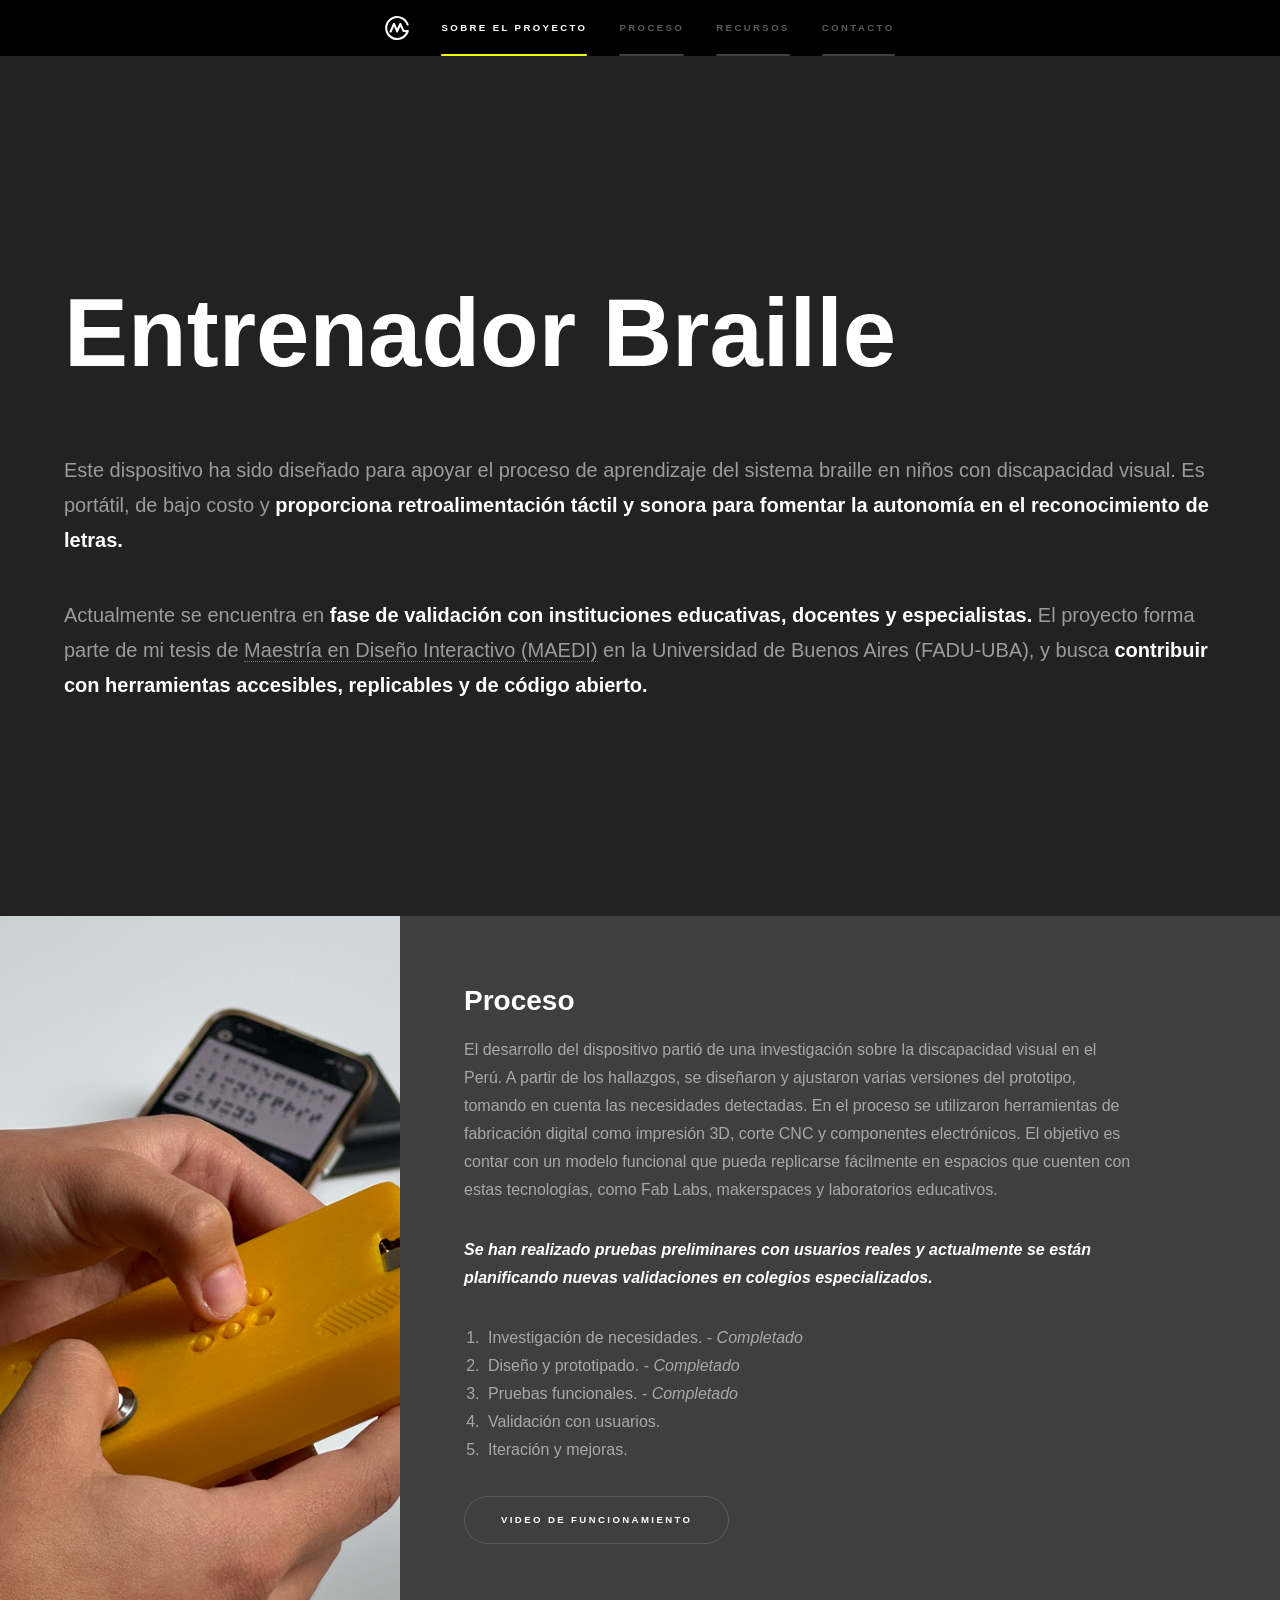
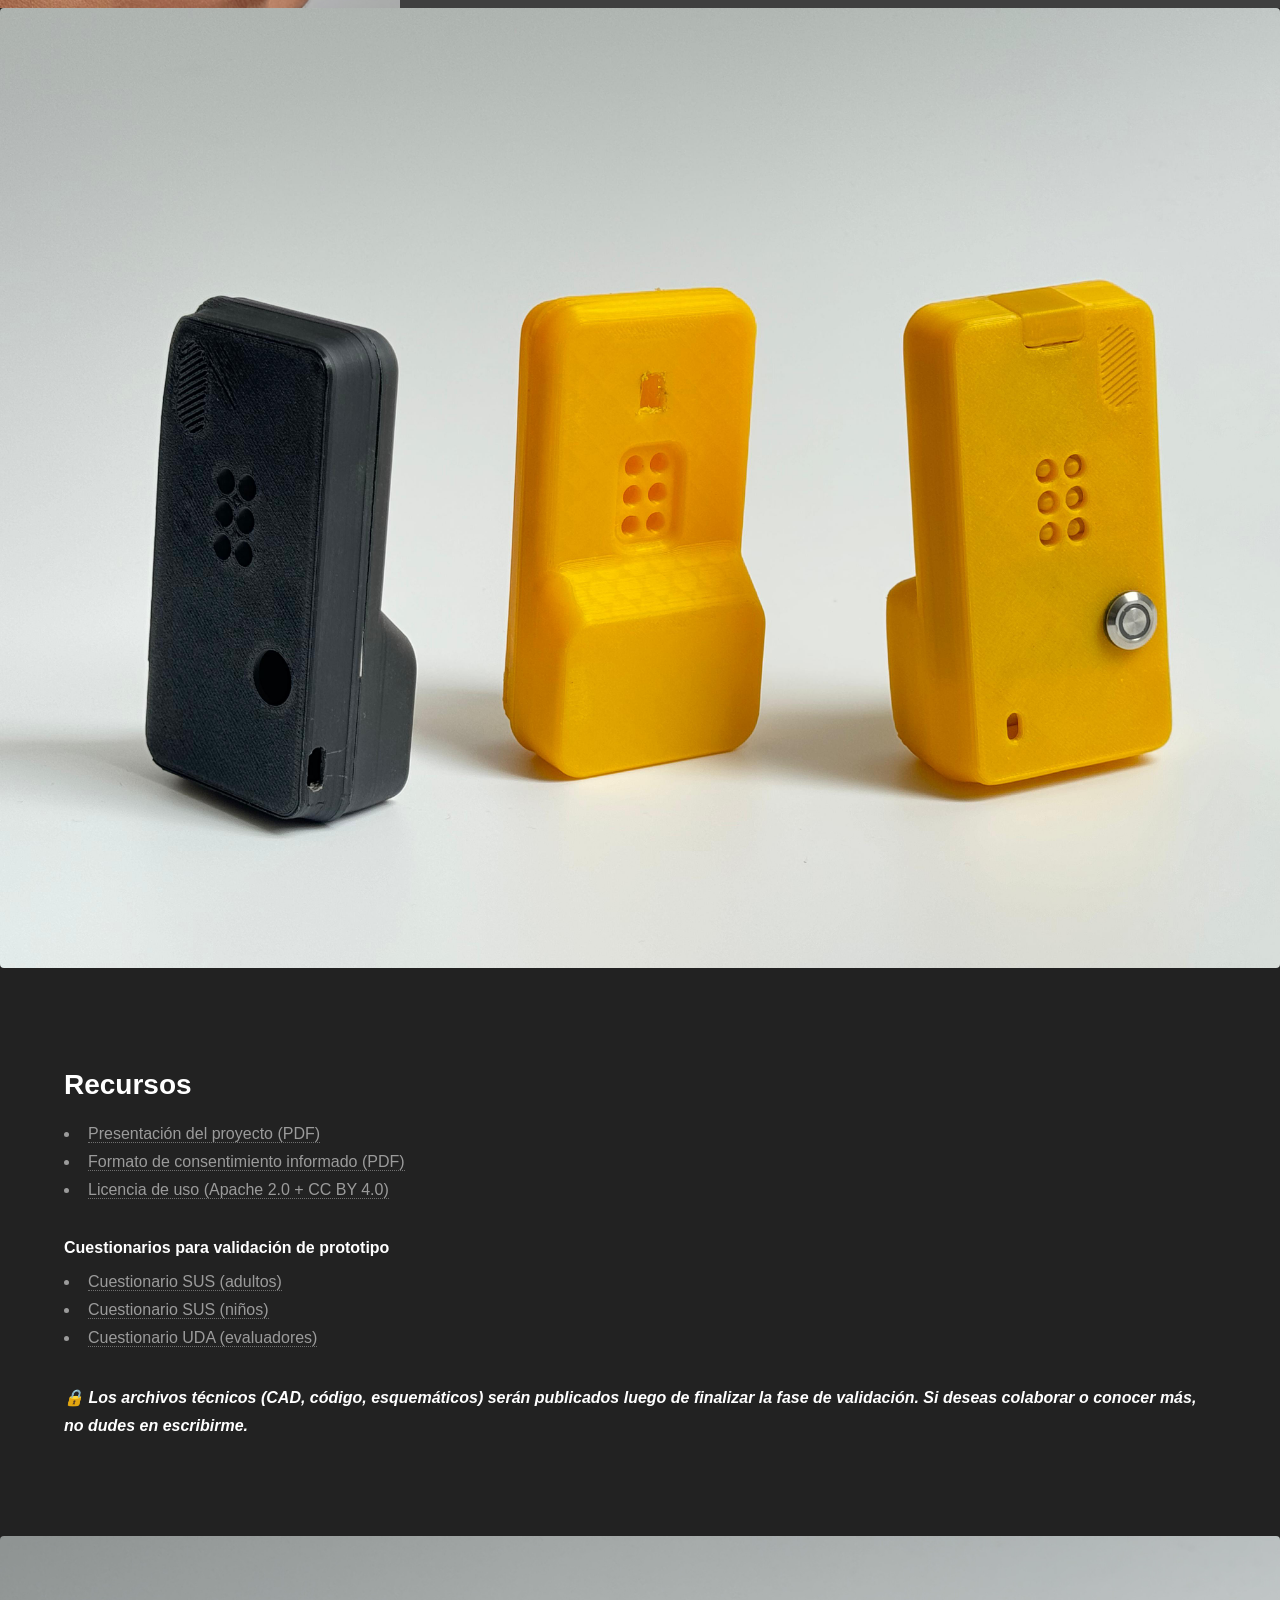
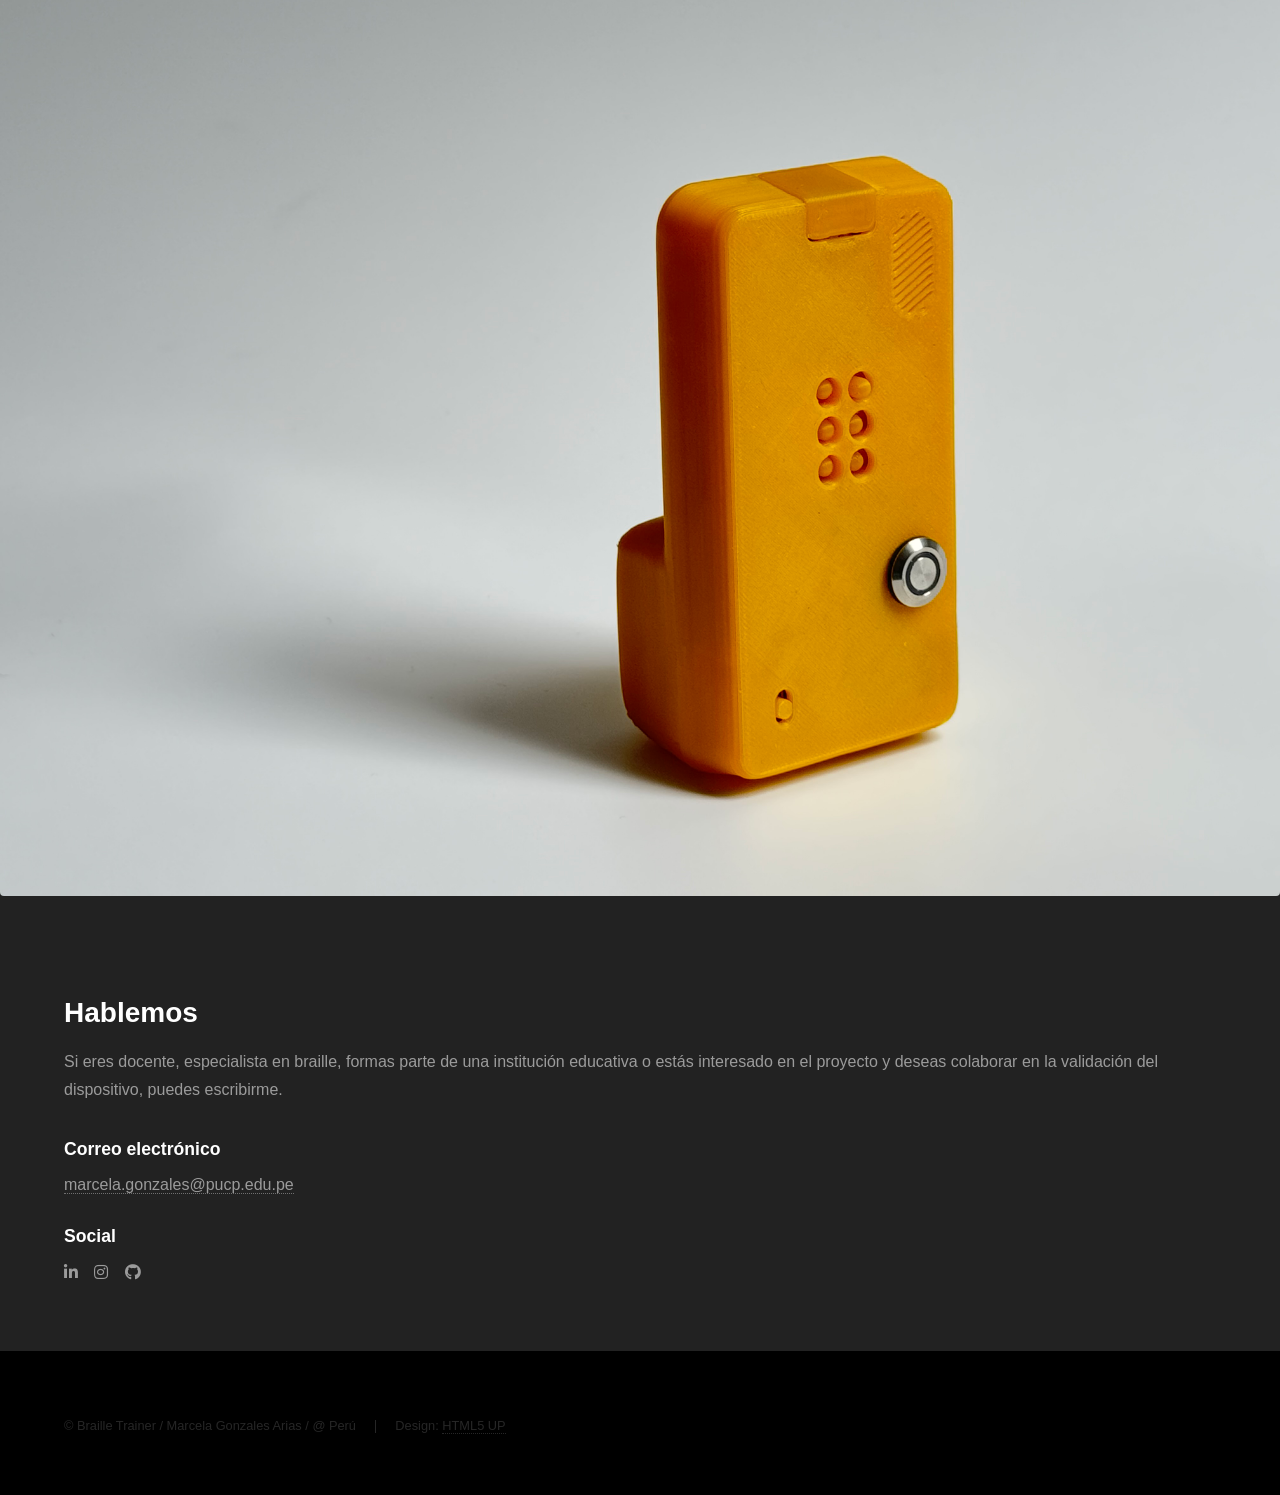
==== commit 18d8bf9c: "index con forms" ====
--- a/index.html
+++ b/index.html
@@ -58,7 +58,7 @@
 <!-- One: Proceso -->
 					<section id="one" class="wrapper style2 spotlights">
 						<section>
-							<a href="" class="image"><img src="images/index/EB_uso.jpeg" alt= ""></a>
+							<a href="https://youtu.be/ZruF-VgQvOI" class="image"><img src="images/index/EB_uso.jpeg" alt= ""></a>
 							<div class="content">
 								<div class="inner">
 									<h2>Proceso</h2>
@@ -82,7 +82,7 @@
                                           
                         <!-- VIDEO boton -->    
                                 <ul class="actions">
-								<li><a href="presentation.mp4" class="button">Video de funcionamiento</a></li>
+								<li><a href="https://youtu.be/ZruF-VgQvOI" class="button">Video de funcionamiento</a></li>
 								</ul>                                 
 								</div>
 							</div>
@@ -107,9 +107,15 @@
 									   <ul>
                                             <li><a href="docs/MAEDI_Marcela%20Gonzales_PresentacionPlan_v2023_Pitch.pdf" target="_blank">Presentación del proyecto (PDF)</a></li>
                                             <li><a href="docs/EB_Consentimiento%20informado.pdf" target="_blank">Formato de consentimiento informado (PDF)</a></li>
-                                            <li><a href="docs/googleform" target="_blank">Cuestionario de percepción de uso para validación de prototipo</a></li>
-                                            <li><a href="LICENSE.txt" target="_blank">Licencia de uso (Apache 2.0 + CC BY 4.0)</a></li>
+                                            <li><a href="https://github.com/mgonzari/BrailleTrainer/blob/main/LICENSE" target="_blank">Licencia de uso (Apache 2.0 + CC BY 4.0)</a></li>
                                         </ul>
+							
+									<h4>Cuestionarios para validación de prototipo</h4>
+									   <ul>
+                                            <li><a href="https://forms.gle/KdWv7cugSgcJVzww9" target="_blank">Cuestionario SUS (adultos)</a></li>
+                                            <li><a href="https://forms.gle/Vsp9kaXkZfnVUFct8" target="_blank">Cuestionario SUS (niños)</a></li>
+    										<li><a href="https://forms.gle/MXKKQeR3EZYn8hpb7" target="_blank">Cuestionario UDA (evaluadores)</a></li>                                   
+										</ul>
                                          <p><b><i>🔒 Los archivos técnicos (CAD, código, esquemáticos) serán publicados luego de finalizar la fase de validación. Si deseas colaborar o conocer más, no dudes en escribirme.</b></i></p>
 									<ul class="actions">
                                           </ul>
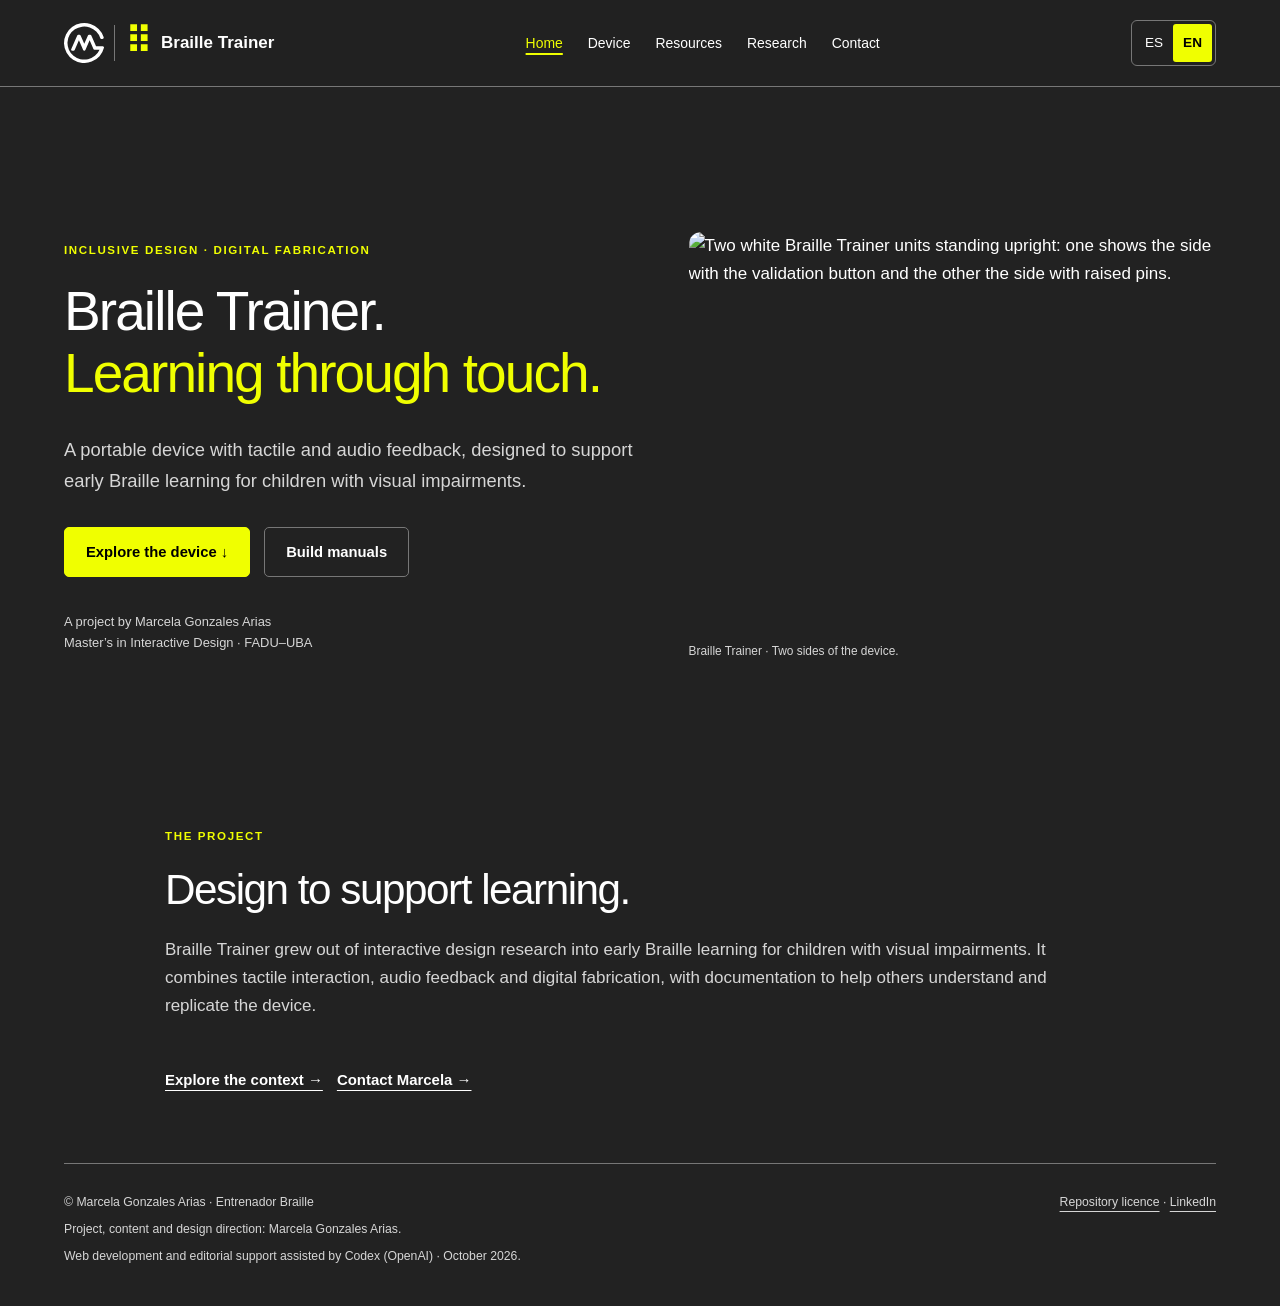
==== commit 7173c959: "Web v4: estilos y visualizador 3D" ====
--- a/index.html
+++ b/index.html
@@ -1,173 +1 @@
-<!DOCTYPE HTML>
-<!--
-	Hyperspace by HTML5 UP
-	01-02-2025 - Primera edicion de web proyecto Entrenador Braille
--->
-<html>
-	<head>
-		<title>Entrenador Braille</title>
-        <meta charset="utf-8" />
-		<meta name="viewport" content="width=device-width, initial-scale=1, user-scalable=no" />
-		<link rel="stylesheet" href="assets/css/main.css" />
-		<noscript><link rel="stylesheet" href="assets/css/noscript.css" /></noscript>
-        <!--enlace para base de datos de iconos de fontawesome-->
-        <link rel="stylesheet" href="https://cdnjs.cloudflare.com/ajax/libs/font-awesome/5.15.4/css/all.min.css">
-    </head>
-   
-	<body class="is-preload">
-
-<!-- Sidebar -->
-		<section id="sidebar">
-              <div class="inner">
-					<nav>
-						<ul>
-                            <svg enable-background="new 0 0 64 64" version="1.1" viewBox="0 0 64 64" xml:space="preserve" xmlns="http://www.w3.org/2000/svg">
-                            <switch>
-	                        <foreignObject width="1" height="1" requiredExtensions="http://ns.adobe.com/AdobeIllustrator/10.0/">
-		                    </foreignObject>
-                            <g>
-                            <path d="m63.1 38c-0.4-0.5-0.9-0.7-1.5-0.7h-10.6l-7.5-17.3c-0.3-0.7-1-1.2-1.8-1.2h-1.7c-0.8 0-1.5 0.5-1.8 1.2l-5.8 13.4-5.8-13.4c-0.3-0.7-1-1.2-1.8-1.2h-1.8c-0.8 0-1.5 0.5-1.8 1.2l-9.2 21.6c-0.3 0.6-0.2 1.3 0.2 1.8s1 0.9 1.6 0.9h1.8c0.8 0 1.5-0.5 1.8-1.2l6.6-15.4 6.7 15.4c0.3 0.7 1 1.2 1.8 1.2s1.5-0.5 1.8-1.2l6.7-15.4 6 13.9c0.3 0.6 0.9 1.1 1.6 1.2h0.3 7.8c-3.7 7.9-10.9 13.6-19.6 15.2-14.3 2.6-28.1-7-30.7-21.3-2.5-14.3 7-28.1 21.3-30.7 10.7-1.9 21.6 3 27.3 12.2 1.1 1.8 2 3.8 2.7 5.8 0.3 0.8 1 1.3 1.8 1.3h1.7c0.6 0 1.1-0.2 1.5-0.7 0.4-0.4 0.5-1 0.4-1.5l-0.1-0.5c0-0.1 0-0.2-0.1-0.3-0.8-2.5-1.9-4.9-3.2-7.1-6.9-11.2-19.9-17-33-14.7-17.3 3.2-28.9 19.8-25.7 37.2 2.7 15.4 16.3 26.3 31.4 26.3 1.9 0 3.8-0.2 5.7-0.5 12.4-2.2 22.4-11.6 25.4-23.8 0.1-0.6 0-1.2-0.4-1.7z" fill="#fff"/>
-                            </g>
-                            </switch>
-                            </svg>
-                             <li><a href="#intro">Sobre el proyecto</a></li>
-							<li><a href="#one">Proceso</a></li>
-							<li><a href="#two">Recursos</a></li>
-							<li><a href="#three">Contacto</a></li>
-						</ul>
-					</nav>
-                  </div>
-          </section>
-
-<!-- Wrapper -->
-			<div id="wrapper">
-				<!-- Intro -->
-					<section id="intro" class="wrapper style1 fullscreen fade-up">
-						<div class="inner">
-							<h1>Entrenador Braille</h1>
-                              <p>Este dispositivo ha sido diseñado para apoyar el proceso de aprendizaje del sistema braille en niños con discapacidad visual. Es portátil, de bajo costo y <b>proporciona retroalimentación táctil y sonora para fomentar la autonomía en el reconocimiento de letras.</b></p>
-                              <p>Actualmente se encuentra en <b>fase de validación con instituciones educativas, docentes y especialistas.</b> El proyecto forma parte de mi tesis de <a href="https://www.instagram.com/maedi.fadu/?hl=es" target="_blank">Maestría en Diseño Interactivo (MAEDI)</a> en la Universidad de Buenos Aires (FADU-UBA), y busca <b>contribuir con herramientas accesibles, replicables y de código abierto.</b></p>
-                    <!-- Boton oculto
-                           <ul class="actions">
-                              <li><a href="page1-about-me.html" class="button scrolly">Tell me more</a></li>
-                                                </ul>
-                    boton oculto-->
-						</div>
-					</section>
-
-<!-- One: Proceso -->
-					<section id="one" class="wrapper style2 spotlights">
-						<section>
-							<a href="https://youtu.be/ZruF-VgQvOI" class="image"><img src="images/index/EB_uso.jpeg" alt= ""></a>
-							<div class="content">
-								<div class="inner">
-									<h2>Proceso</h2>
-									  <p>El desarrollo del dispositivo partió de una investigación sobre la discapacidad visual en el Perú. A partir de los hallazgos, se diseñaron y ajustaron varias versiones del prototipo, tomando en cuenta las necesidades detectadas. En el proceso se utilizaron herramientas de fabricación digital como impresión 3D, corte CNC y componentes electrónicos. El objetivo es contar con un modelo funcional que pueda replicarse fácilmente en espacios que cuenten con estas tecnologías, como Fab Labs, makerspaces y laboratorios educativos.</p>
-                                          <p><i><b>Se han realizado pruebas preliminares con usuarios reales y actualmente se están planificando nuevas validaciones en colegios especializados.</i></b></p>
-                                          <ol>
-                                            <li>Investigación de necesidades. - <i>Completado</i></li>
-                                            <li>Diseño y prototipado. - <i>Completado</i></li>
-                                            <li>Pruebas funcionales. - <i>Completado</i></li>
-                                            <li>Validación con usuarios.</li>
-                                            <li>Iteración y mejoras.</li>
-                                          </ol>
-                        <!-- boton1      
-                                    <ul class="actions">
-                                    <li><a href="1_research.html" class="button">Más sobre la investigación</a></li>
-                                    </ul>    -->                         
-                        <!-- boton2     
-                                <ul class="actions">
-								<li><a href="2_design.html" class="button">Más sobre el diseño</a></li>
-								</ul>-->
-                                          
-                        <!-- VIDEO boton -->    
-                                <ul class="actions">
-								<li><a href="https://youtu.be/ZruF-VgQvOI" class="button">Video de funcionamiento</a></li>
-								</ul>                                 
-								</div>
-							</div>
-						</section>
-                     </section>
-
-<!-- Two: Recursos -->
-					<section id="two" class="wrapper style3 fade-up">
-						<section>
-							<a href="#" class="image fit"><img src="images/index/EB_Prototipos%203d%20carcasas.jfif" alt="" data-position="center center" /></a>
-                              <!-- boton oculto                                            
-							 <div class="content">                             
-								<div class="inner">
-									<li><a href="generic.html" class="button">Get them</a></li>
-                                        </ul>
-								</div>
-							</div> boton oculto-->
-						</section>
-						<div class="inner">
-							
-                                  <h2>Recursos</h2>
-									   <ul>
-                                            <li><a href="docs/MAEDI_Marcela%20Gonzales_PresentacionPlan_v2023_Pitch.pdf" target="_blank">Presentación del proyecto (PDF)</a></li>
-                                            <li><a href="docs/EB_Consentimiento%20informado.pdf" target="_blank">Formato de consentimiento informado (PDF)</a></li>
-                                            <li><a href="https://github.com/mgonzari/BrailleTrainer/blob/main/LICENSE" target="_blank">Licencia de uso (Apache 2.0 + CC BY 4.0)</a></li>
-                                        </ul>
-							
-									<h4>Cuestionarios para validación de prototipo</h4>
-									   <ul>
-                                            <li><a href="https://forms.gle/KdWv7cugSgcJVzww9" target="_blank">Cuestionario SUS (adultos)</a></li>
-                                            <li><a href="https://forms.gle/Vsp9kaXkZfnVUFct8" target="_blank">Cuestionario SUS (niños)</a></li>
-    										<li><a href="https://forms.gle/MXKKQeR3EZYn8hpb7" target="_blank">Cuestionario UDA (evaluadores)</a></li>                                   
-										</ul>
-                                         <p><b><i>🔒 Los archivos técnicos (CAD, código, esquemáticos) serán publicados luego de finalizar la fase de validación. Si deseas colaborar o conocer más, no dudes en escribirme.</b></i></p>
-									<ul class="actions">
-                                          </ul>
-
-                                </div>              
-<!-- Three-------------------------- -->
-					<section id="three" class="wrapper style1 fade-up">
-<a href="#" class="image fit"><img src="images/index/EB_iso.jpeg" alt="" data-position="center center" /></a>
-                              <div class="inner">
- 
-							<h2>Hablemos</h2>
-							<p>Si eres docente, especialista en braille, formas parte de una institución educativa o estás interesado en el proyecto y deseas colaborar en la validación del dispositivo, puedes escribirme.</p>
-							<div class="style1">							
-								<section>
-									<ul class="contact">
-										
-										<li>
-										<h3>Correo electrónico</h3>
-										<a href="">marcela.gonzales@pucp.edu.pe
-                                   
-										<li>
-											<h3>Social</h3>
-											<ul class="icons">
-												<li><a href="https://www.linkedin.com/in/marcela-gonzales-arias/" class="icon brands fa-linkedin-in"><span class="label">LinkedIn</span></a></li>
-												<li><a href="https://www.instagram.com/marcelagonzs/" class="icon brands fa-instagram"><span class="label">Instagram</span></a></li>
-												<li><a href="https://github.com/mgonzari/BrailleTrainer" class="icon brands fa-github"><span class="label">GitHub</span></a></li>
-											</ul>
-										</li>
-									</ul>
-								</section>
-							</div>
-						</div>
-					</section>
-
-
-<!-- Footer -->
-			<footer id="footer" class="wrapper alt">
-				<div class="inner">
-					<ul class="menu">
-						<li>&copy; Braille Trainer / Marcela Gonzales Arias / @ Perú</li><li>Design: <a href="http://html5up.net">HTML5 UP</a></li> 
-					</ul>
-				</div>
-			</footer>
-
-		<!-- Scripts -->
-			<script src="assets/js/jquery.min.js"></script>
-			<script src="assets/js/jquery.scrollex.min.js"></script>
-			<script src="assets/js/jquery.scrolly.min.js"></script>
-			<script src="assets/js/browser.min.js"></script>
-			<script src="assets/js/breakpoints.min.js"></script>
-			<script src="assets/js/util.js"></script>
-			<script src="assets/js/main.js"></script>
-
-	</body>
-</html>+<!doctype html><html lang="es"><head><meta charset="utf-8"><meta name="viewport" content="width=device-width,initial-scale=1"><title>Inicio | Entrenador Braille</title><meta name="description" content="Entrenador Braille: contexto, dispositivo, manuales y archivos para replicar el proyecto."><meta name="theme-color" content="#222222"><link rel="stylesheet" href="assets/css/repository.css"><script defer src="assets/js/repository.js"></script></head><body data-title-es="Inicio" data-title-en="Home"><a class="skip" href="#main"><span lang="es">Saltar al contenido</span><span lang="en">Skip to content</span></a><header><a class="brand" href="index.html"><img class="author-logo" src="assets/css/images/logomga-07.svg" alt="Logo de Marcela Gonzales" data-es-alt="Logo de Marcela Gonzales" data-en-alt="Marcela Gonzales logo"><span class="brand-dots" aria-hidden="true">⠿</span><span><span lang="es">Entrenador Braille</span><span lang="en">Braille Trainer</span></span></a><nav aria-label="Principal" data-es-label="Principal" data-en-label="Main"><a href="index.html" aria-current="page"><span lang="es">Inicio</span><span lang="en">Home</span></a><a href="dispositivo.html"><span lang="es">Dispositivo</span><span lang="en">Device</span></a><a href="recursos.html"><span lang="es">Recursos</span><span lang="en">Resources</span></a><a href="investigacion.html"><span lang="es">Investigación</span><span lang="en">Research</span></a><a href="contacto.html"><span lang="es">Contacto</span><span lang="en">Contact</span></a></nav><div class="language" role="group" aria-label="Idioma / Language"><button type="button" data-lang="es" aria-pressed="true">ES</button><button type="button" data-lang="en" aria-pressed="false">EN</button></div></header><main id="main"><section class="hero wrap" id="intro"><div class="hero-copy"><p class="eyebrow"><span lang="es">Diseño inclusivo · Fabricación digital</span><span lang="en">Inclusive design · Digital fabrication</span></p><h1><span lang="es">Entrenador Braille.<br><em>Aprender con las manos.</em></span><span lang="en">Braille Trainer.<br><em>Learning through touch.</em></span></h1><p class="lead"><span lang="es">Un dispositivo portátil con retroalimentación táctil y sonora, diseñado para apoyar el aprendizaje inicial del Braille en niños con discapacidad visual.</span><span lang="en">A portable device with tactile and audio feedback, designed to support early Braille learning for children with visual impairments.</span></p><div class="actions"><a class="button primary" href="dispositivo.html"><span lang="es">Explorar el dispositivo ↓</span><span lang="en">Explore the device ↓</span></a><a class="button" href="recursos.html"><span lang="es">Manuales para replicar</span><span lang="en">Build manuals</span></a></div><p class="credit"><span lang="es">Proyecto de Marcela Gonzales Arias<br>Maestría en Diseño Interactivo · FADU–UBA</span><span lang="en">A project by Marcela Gonzales Arias<br>Master’s in Interactive Design · FADU–UBA</span></p></div><figure class="hero-image"><img src="images/index/dispositivo-vistas-principales.jpeg" width="1280" height="960" alt="Dos unidades blancas del Entrenador Braille de pie: una muestra la cara con botón validador y la otra, la cara con pines en relieve." data-es-alt="Dos unidades blancas del Entrenador Braille de pie: una muestra la cara con botón validador y la otra, la cara con pines en relieve." data-en-alt="Two white Braille Trainer units standing upright: one shows the side with the validation button and the other the side with raised pins." fetchpriority="high"><figcaption><span lang="es">Entrenador Braille · Dos caras del dispositivo.</span><span lang="en">Braille Trainer · Two sides of the device.</span></figcaption></figure></section><section class="wrap home-context"><p class="eyebrow"><span lang="es">El proyecto</span><span lang="en">The project</span></p><h2><span lang="es">Diseño para apoyar el aprendizaje.</span><span lang="en">Design to support learning.</span></h2><p><span lang="es">El Entrenador Braille nace de una investigación de diseño interactivo sobre el aprendizaje inicial del Braille en niños con discapacidad visual. Combina interacción táctil, respuesta sonora y fabricación digital, con documentación para comprender y replicar el dispositivo.</span><span lang="en">Braille Trainer grew out of interactive design research into early Braille learning for children with visual impairments. It combines tactile interaction, audio feedback and digital fabrication, with documentation to help others understand and replicate the device.</span></p><div class="actions"><a class="text-link" href="investigacion.html"><span lang="es">Conocer el contexto →</span><span lang="en">Explore the context →</span></a><a class="text-link" href="contacto.html"><span lang="es">Contactar con Marcela →</span><span lang="en">Contact Marcela →</span></a></div></section></main><footer class="wrap"><div><p>© Marcela Gonzales Arias · Entrenador Braille</p><p><span lang="es">Proyecto, contenidos y dirección de diseño: Marcela Gonzales Arias.</span><span lang="en">Project, content and design direction: Marcela Gonzales Arias.</span></p><p><span lang="es">Desarrollo web y apoyo editorial con asistencia de Codex (OpenAI) · octubre de 2026.</span><span lang="en">Web development and editorial support assisted by Codex (OpenAI) · October 2026.</span></p></div><div><a class="" href="LICENSE"><span lang="es">Licencia del repositorio</span><span lang="en">Repository licence</span></a> · <a class="" href="https://www.linkedin.com/in/marcela-gonzales-arias/"><span lang="es">LinkedIn</span><span lang="en">LinkedIn</span></a></div></footer><noscript><p class="noscript">El contenido y los enlaces están disponibles sin JavaScript. Actívalo para cambiar el idioma y explorar el modelo 3D.</p></noscript></body></html>
--- a/assets/css/repository.css
+++ b/assets/css/repository.css
@@ -0,0 +1,13 @@
+:root{color-scheme:dark;--bg:#222222;--panel:#3f3f3f;--line:#777777;--text:#ffffff;--muted:#d6d6d6;--accent:#f0ff00;--ink:#000000;font-family:Arial,Helvetica,sans-serif;font-size:17px}*{box-sizing:border-box}html{scroll-behavior:smooth;scroll-padding-top:110px}body{margin:0;background:var(--bg);color:var(--text);line-height:1.65}html[lang=es] [lang=en],html[lang=en] [lang=es],[hidden]{display:none!important}a{color:inherit;text-underline-offset:5px}a:hover{color:var(--accent)}button{font:inherit;cursor:pointer}button:disabled{opacity:.55;cursor:default}a,button,summary{-webkit-tap-highlight-color:transparent}:focus-visible{outline:3px solid var(--accent);outline-offset:5px}h1,h2,h3,h4,p,figure{margin:0}h1,h2,h3,h4{line-height:1.13;letter-spacing:-.035em}h1{font-size:clamp(2.5rem,4.3vw,4.6rem);font-weight:500}h1 em{color:var(--accent);font-style:normal}h2{font-size:clamp(2rem,3.3vw,3.4rem);font-weight:500}h3{font-size:1.45rem}h4{font-size:1.25rem}p{color:var(--muted)}p+p{margin-top:1rem}.wrap{width:min(1240px,90%);margin:auto}.section{padding:100px 0}.eyebrow{text-transform:uppercase;font-size:.68rem;font-weight:700;letter-spacing:.14em;color:var(--accent);margin-bottom:20px}.lead{font-size:1.08rem;line-height:1.7}.small{font-size:.82rem;margin-top:22px}.skip{position:fixed;z-index:100;top:-100px;left:20px;background:var(--accent);color:var(--ink);padding:10px 18px}.skip:focus{top:10px;color:var(--ink)}header{position:sticky;top:0;z-index:20;display:flex;align-items:center;justify-content:space-between;gap:22px;padding:20px 5%;background:#222222f5;border-bottom:1px solid var(--line)}.brand{display:flex;align-items:center;gap:10px;font-size:1rem;font-weight:700;text-decoration:none;white-space:nowrap}.brand-dots{font-size:2.1rem;color:var(--accent);line-height:1}nav{display:flex;gap:25px}nav a{font-size:.82rem;text-decoration:none;padding:8px 0}.language{display:flex;border:1px solid var(--line);padding:3px;border-radius:6px}.language button{border:0;color:var(--text);background:transparent;padding:6px 10px;font-size:.8rem;min-height:38px}.language button[aria-pressed=true]{background:var(--accent);color:var(--ink);border-radius:3px;font-weight:700}.hero{display:grid;grid-template-columns:1.08fr 1fr;gap:55px;align-items:center;min-height:720px;padding-top:70px;padding-bottom:70px}.hero-copy .lead{margin-top:30px;max-width:590px}.actions{display:flex;gap:14px;flex-wrap:wrap;margin-top:30px}.button{display:inline-flex;align-items:center;justify-content:center;text-decoration:none;min-height:48px;padding:12px 21px;border:1px solid var(--line);border-radius:5px;font-size:.87rem;background:transparent;color:var(--text);font-weight:700}.button:hover{border-color:var(--accent)}.primary{background:var(--accent);color:var(--ink);border-color:var(--accent)}.primary:hover{color:var(--ink);background:#f5ff66}.credit{font-size:.76rem;margin-top:35px;line-height:1.6}.hero-image{align-self:stretch;display:flex;flex-direction:column;justify-content:center}.hero-image img{width:100%;height:520px;object-fit:cover;object-position:63% 50%;border-radius:160px 12px 12px 12px}.hero-image figcaption{font-size:.7rem;color:var(--muted);margin-top:14px}.section-heading{display:grid;grid-template-columns:1.1fr 1fr;gap:70px;align-items:end;margin-bottom:45px}.section-heading p{max-width:530px}.explorer{display:grid;grid-template-columns:minmax(0,1.6fr) minmax(280px,1fr);border:1px solid var(--line);border-radius:12px;overflow:hidden;background:var(--panel)}.viewer-column{min-width:0}.viewer-toolbar{display:flex;gap:7px;padding:15px;border-bottom:1px solid var(--line);flex-wrap:wrap}.viewer-toolbar button{background:transparent;color:var(--text);border:1px solid var(--line);border-radius:5px;padding:8px 13px;font-size:.8rem;min-height:44px}.viewer-toolbar button[aria-pressed=true]{background:var(--accent);border-color:var(--accent);color:var(--ink)}#reset{margin-left:auto}.stage{position:relative;height:520px;background:#222}.stage>img{width:100%;height:100%;object-fit:contain}.stage #load-model{position:absolute;bottom:28px;left:50%;transform:translateX(-50%);white-space:nowrap;z-index:2}#model-slot,model-viewer{width:100%;height:100%}#model-slot:empty{display:none}model-viewer{display:block;background:#222}.viewer-help{font-size:.74rem;padding:15px 20px}.status{font-size:.8rem;padding:0 20px 15px;color:var(--accent);min-height:28px}.parts{padding:30px;border-left:1px solid var(--line)}.parts>p:not(.eyebrow){font-size:.82rem;margin-top:16px}#part-list{max-height:385px;overflow:auto;padding-left:30px;margin-bottom:0;font-size:.83rem}#part-list li{padding:5px 0}#part-list li::marker{color:var(--accent);font-weight:700}.hotspot{border:2px solid #000000;border-radius:50%;width:30px;height:30px;padding:0;background:#f0ff00;color:#000000;font-size:13px;font-weight:700;opacity:0;pointer-events:none}.hotspot[data-visible]{opacity:1;pointer-events:auto}.hotspot:focus{opacity:1;pointer-events:auto}.device-summary{display:grid;grid-template-columns:repeat(3,1fr);gap:40px;margin-top:44px}.device-summary h3{font-size:1.15rem;margin-bottom:14px}.device-summary p{font-size:.88rem}.band{background:#222222;border-block:1px solid var(--line)}.notice{border-left:3px solid var(--accent);padding:12px 20px;background:#3f3f3f;font-size:.9rem;margin-bottom:30px}.manual{display:grid;grid-template-columns:62px 1fr 30px;gap:20px;align-items:center;padding:28px 0;border-bottom:1px solid var(--line)}.manual .step{font-size:2rem;color:var(--accent);font-weight:400;align-self:start;line-height:1.3}.manual .eyebrow{font-size:.6rem;margin-bottom:10px}.manual h3{font-size:1.4rem}.manual h3 a{text-decoration:none}.manual h3 a:hover{text-decoration:underline}.manual p:not(.eyebrow){font-size:.86rem;margin-top:10px}.arrow{font-size:1.5rem;color:var(--accent)}.text-link{display:inline-block;margin-top:18px;font-size:.88rem;font-weight:700}.subheading{margin-top:55px;margin-bottom:24px}.downloads{display:grid;grid-template-columns:1fr 1fr;border-top:1px solid var(--line)}.downloads>div{padding:28px 35px 0 0}.downloads>div+div{border-left:1px solid var(--line);padding-left:35px}.downloads h4{margin-bottom:16px}.downloads p,.downloads a{font-size:.85rem}.downloads a{display:inline-block;margin-top:12px}details{border-bottom:1px solid var(--line);padding:22px 0;margin-top:10px}summary{cursor:pointer;font-size:.95rem;padding:6px 0}details li{margin:12px 0;font-size:.88rem}.research-grid{display:grid;grid-template-columns:1fr 1fr;gap:60px}.research-grid h3{margin-bottom:22px}.research-grid p{font-size:.91rem}.research-data{background:var(--panel);padding:28px;border-radius:8px}.research-data p{font-size:.75rem;margin-top:20px}table{width:100%;border-collapse:collapse;font-size:.83rem}caption{text-align:left;margin-bottom:25px;font-weight:700}th,td{padding:15px 6px;text-align:left;border-bottom:1px solid var(--line)}thead{color:var(--muted)}tbody td:last-child{font-size:1.3rem;color:var(--accent);font-weight:700}.media-section{display:flex;justify-content:space-between;align-items:center;background:var(--accent);color:var(--ink);border-radius:10px;padding:45px 50px;gap:35px}.media-section .eyebrow,.media-section p{color:var(--ink)}.media-section p{margin:20px 0}.media-section .eyebrow{margin-top:0}.media-section .button{color:var(--ink);border-color:var(--ink)}.media-mark{font-size:5rem;opacity:.6}.contact{display:grid;grid-template-columns:1.25fr 1fr;gap:100px}.contact p{margin:24px 0}.contact>div:nth-child(2){align-self:center}.contact h3{font-size:1.3rem}footer{border-top:1px solid var(--line);padding:28px 0 40px;display:flex;justify-content:space-between;gap:25px;color:var(--muted);font-size:.72rem}.noscript{padding:20px}.anchor{scroll-margin-top:120px}
+@media(min-width:1600px){.hero{min-height:800px}}@media(max-width:1000px){header{gap:15px;flex-wrap:wrap}nav{order:3;width:100%;justify-content:center;gap:30px}.hero{gap:30px}.hero-image img{height:450px}.explorer{grid-template-columns:1fr}.parts{border-left:0;border-top:1px solid var(--line)}#part-list{columns:2;max-height:none}.section-heading{gap:35px}.research-grid,.contact{gap:35px}.hero{min-height:auto}.media-mark{font-size:3rem}}@media(max-width:650px){:root{font-size:16px}html{scroll-padding-top:150px}.wrap{width:90%}header{padding:12px 5%}.brand{font-size:.88rem}nav{gap:0;justify-content:space-between}nav a{font-size:.75rem;min-height:40px}.hero{grid-template-columns:1fr;padding-top:45px;padding-bottom:45px;gap:35px}.hero-image img{height:360px;border-top-left-radius:90px}.section{padding:60px 0}.section-heading,.research-grid,.contact,.downloads{grid-template-columns:1fr;gap:28px}.section-heading{margin-bottom:30px}.section-heading h2 br{display:none}.device-summary{grid-template-columns:1fr;gap:26px}.stage{height:400px}.parts{padding:24px}#part-list{columns:1}.manual{grid-template-columns:40px 1fr 20px;gap:12px}.manual .step{font-size:1.5rem}.manual h3{font-size:1.2rem}.downloads>div+div{border-left:0;padding-left:0}.downloads>div{padding-right:0}.media-section{padding:28px}.media-mark{display:none}.research-data{padding:18px}th,td{padding:12px 4px;font-size:.73rem}footer{flex-direction:column;gap:12px}.hero .actions .button{flex-grow:1}.contact{gap:45px}.viewer-toolbar{gap:6px}.viewer-toolbar button{font-size:.74rem;padding:8px 10px}}@media(prefers-reduced-motion:reduce){html{scroll-behavior:auto}*{animation:none!important;transition:none!important}}@media(forced-colors:active){.button,.hotspot{border:2px solid ButtonText}}
+
+/* Photographs supplied by the author: preserve the complete devices. */
+.hero-image img{height:auto;aspect-ratio:4/3;object-fit:contain;object-position:center;border-radius:12px}
+.device-photo{margin-top:-45px;margin-bottom:80px;display:grid;grid-template-columns:minmax(0,1.5fr) minmax(180px,.65fr);gap:32px;align-items:center}
+.device-photo img{display:block;width:100%;height:auto;border-radius:10px}
+.device-photo figcaption{color:var(--muted);font-size:.9rem;max-width:280px;border-left:2px solid var(--accent);padding-left:22px}
+@media(max-width:650px){.device-photo{grid-template-columns:1fr;margin-top:-20px;margin-bottom:50px;gap:18px}.device-photo figcaption{max-width:none}.hero-image img{height:auto;border-radius:10px}}
+
+.author-logo{width:40px;height:40px;object-fit:contain}.brand-dots{border-left:1px solid var(--line);padding-left:10px}.brand{white-space:normal;max-width:290px}nav a[aria-current=page]{color:var(--accent);text-decoration:underline;text-decoration-thickness:2px}.home-context{padding:20px 0 70px;max-width:950px}.home-context h2{margin-bottom:22px}.photo-gallery{display:grid;grid-template-columns:1fr 1fr;gap:32px;margin-top:35px}.photo-gallery img{width:100%;height:auto;border-radius:8px}.photo-gallery figcaption{font-size:.82rem;color:var(--muted);margin-top:12px}.gallery-section{padding-top:0}.media-section{margin-bottom:70px}.sus-guide{width:100%;margin:40px 0}.sus-guide h2{font-size:1.7rem;margin-bottom:20px}.sus-guide p{margin:18px 0}.research-grid{grid-template-columns:1fr}.research-data td:last-child{font-size:.85rem;color:var(--text);font-weight:400}.research-data td:nth-child(3){font-size:1.3rem;color:var(--accent);font-weight:700}footer p{font-size:.72rem}footer p+p{margin-top:7px}@media(max-width:1100px){nav{order:3;width:100%;justify-content:space-between}header{flex-wrap:wrap}}@media(max-width:650px){.brand{max-width:220px;font-size:.8rem}.author-logo{width:32px;height:32px}.photo-gallery{grid-template-columns:1fr}.research-data{overflow:auto}nav a{font-size:.7rem}.research-data td:nth-child(3){font-size:1rem}.home-context{padding-bottom:50px}}
+
+.page-title{font-size:clamp(2rem,3.3vw,3.4rem);font-weight:500}
